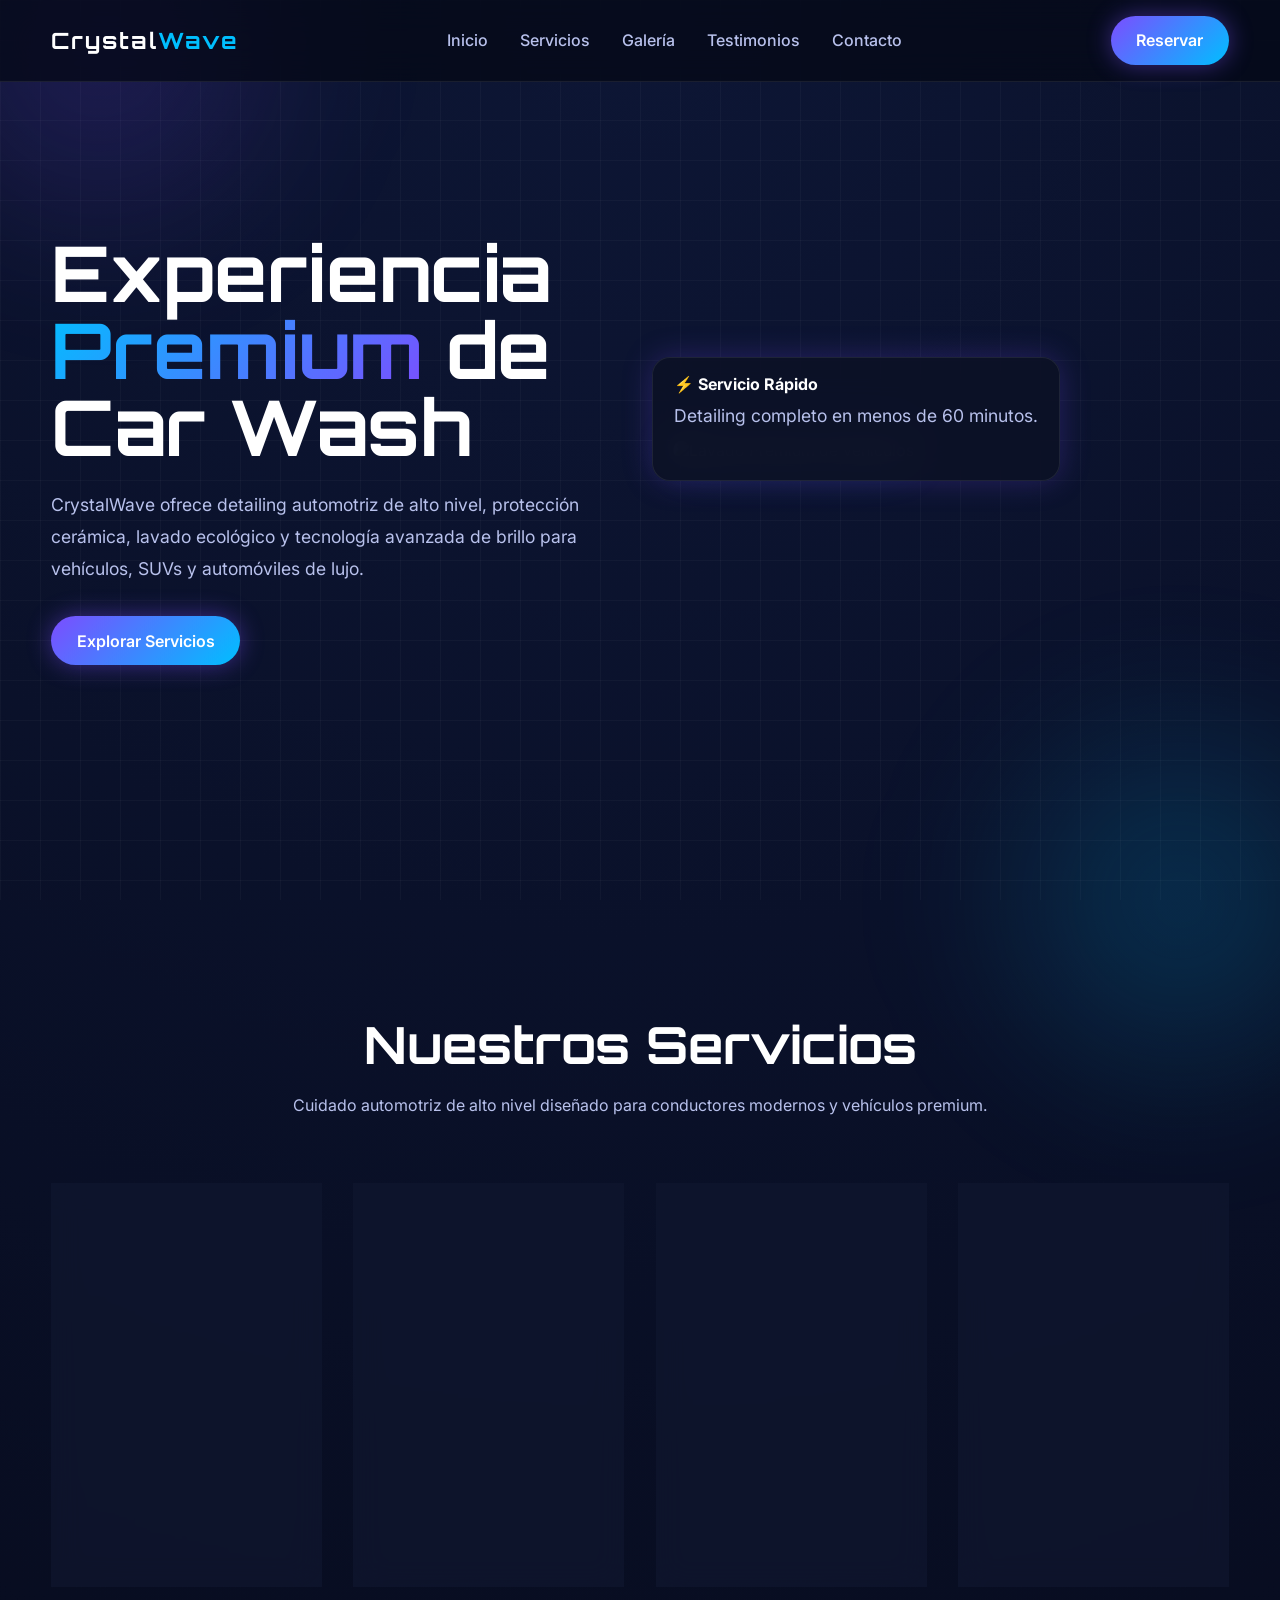
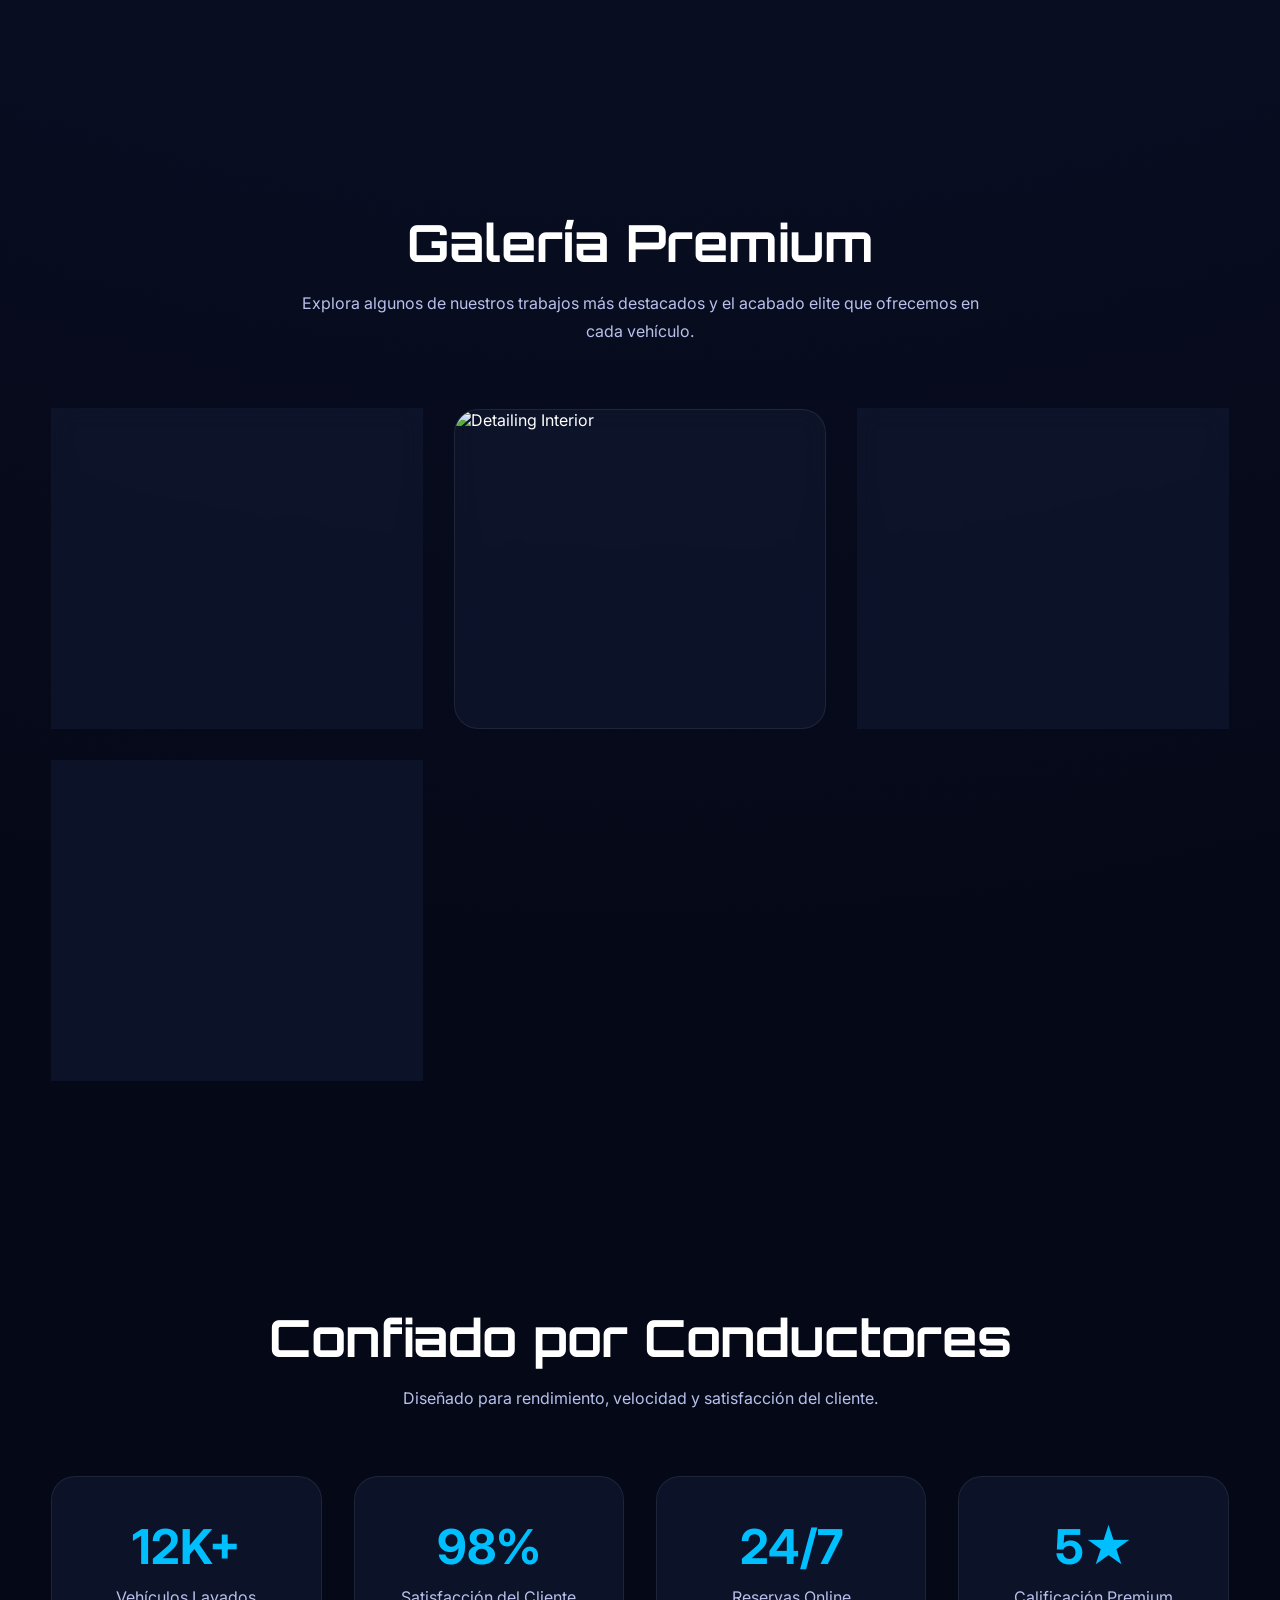
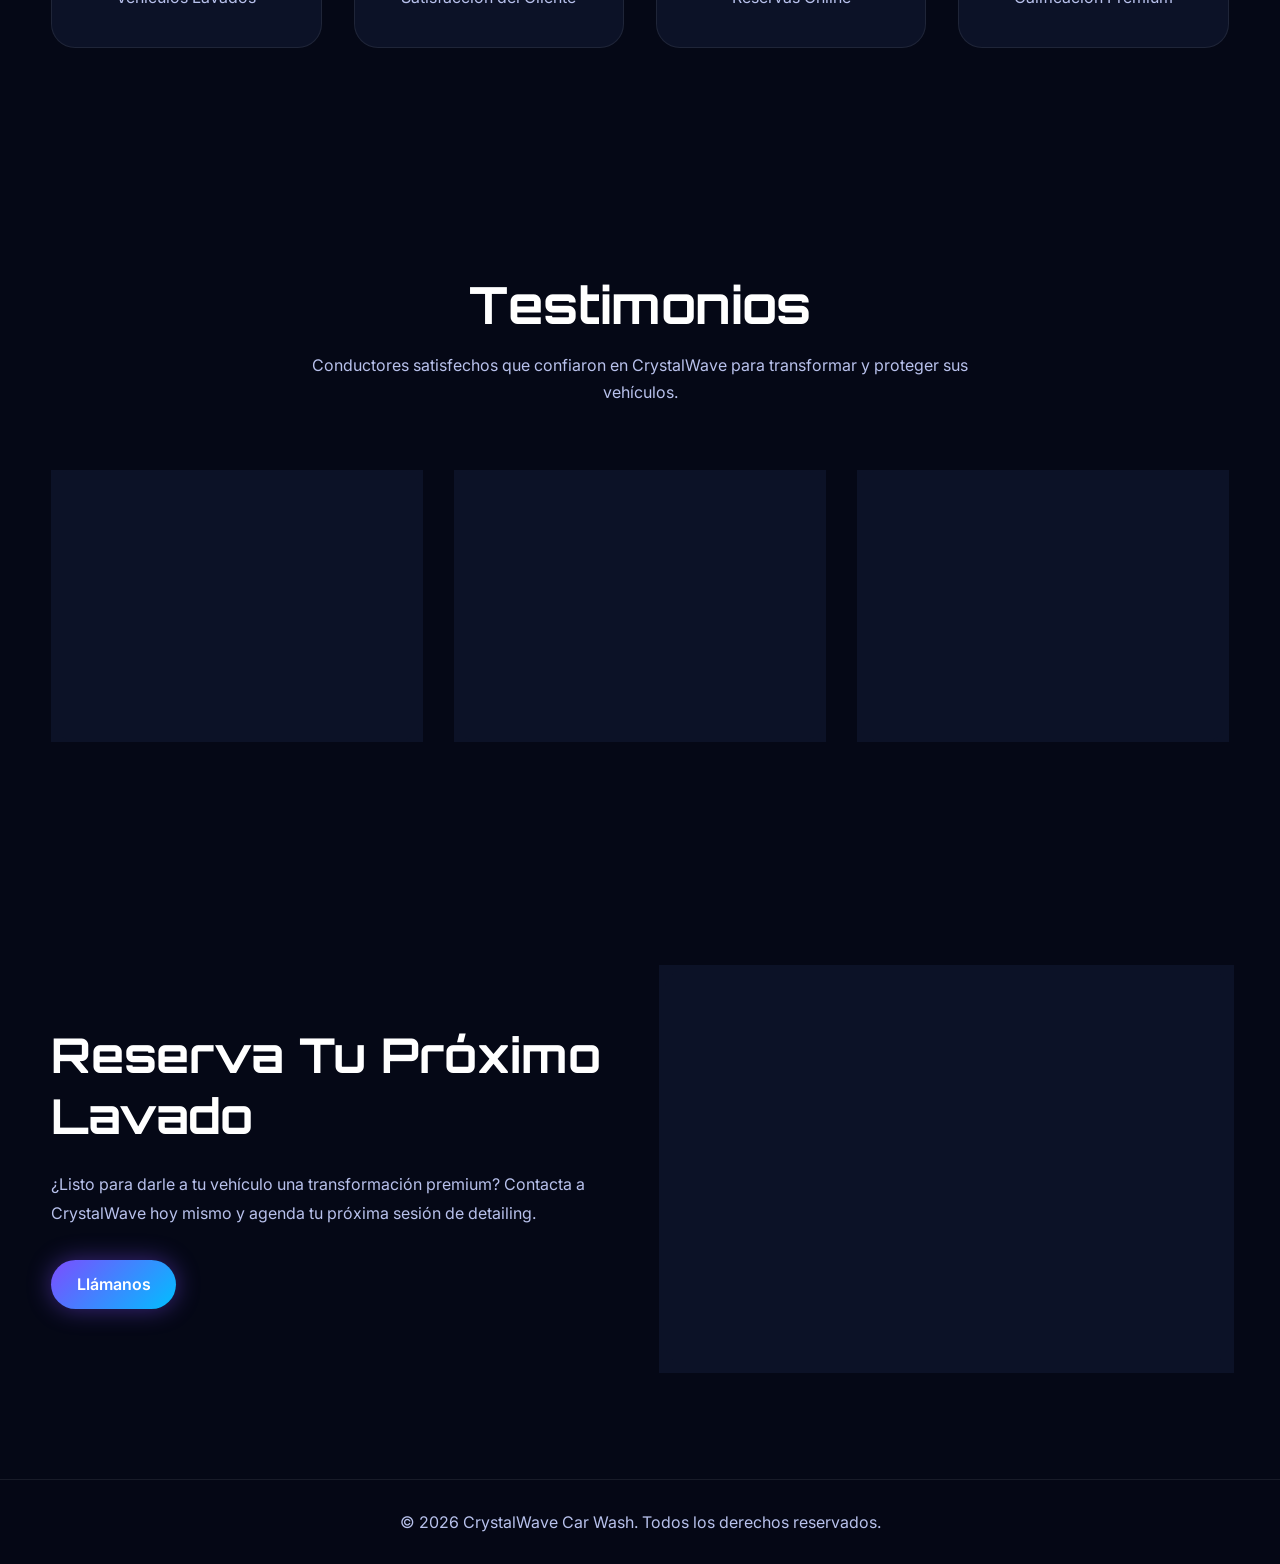
==== index.html @ 30d8bb92 "Inital commit" ====
<!DOCTYPE html>
<html lang="es">
<head>
  <meta charset="UTF-8" />
  <meta name="viewport" content="width=device-width, initial-scale=1.0" />
  <title>CrystalWave Car Wash</title>

  <link rel="preconnect" href="https://fonts.googleapis.com">
  <link rel="preconnect" href="https://fonts.gstatic.com" crossorigin>
  <link href="https://fonts.googleapis.com/css2?family=Orbitron:wght@500;700&family=Inter:wght@300;400;500;600;700&display=swap" rel="stylesheet">
  <link rel="stylesheet" href="style.css" />
 
</head>
<body>

  <div class="glow one"></div>
  <div class="glow two"></div>

  <nav>
    <div class="container nav-content">
      <div class="logo">Crystal<span>Wave</span></div>

      <div class="nav-links">
       <a href="#Inicio">Inicio</a>
       <a href="#servicios">Servicios</a>
       <a href="#galeria">Galería</a>
       <a href="#testimonios">Testimonios</a>
       <a href="#contacto">Contacto</a>
      </div>

      <a href="#contact" class="btn">Reservar</a>
    </div>
  </nav>
  <section class="hero">
    <div class="container hero-grid">
      <div>
        <h1>Experiencia <span>Premium</span> de Car Wash</h1>

        <p>
          CrystalWave ofrece detailing automotriz de alto nivel, protección cerámica, lavado ecológico y tecnología avanzada de brillo para vehículos, SUVs y automóviles de lujo.
        </p>

        <a href="#services" class="btn">Explorar Servicios</a>
      </div>

      <div class="hero-image">
        <img src="https://images.unsplash.com/photo-1503376780353-7e6692767b70?q=80&w=1400&auto=format&fit=crop" alt="Lavado Premium de Vehículos" />

        <div class="floating-card">
          <h4>⚡ Servicio Rápido</h4>
          <p>Detailing completo en menos de 60 minutos.</p>
        </div>
      </div>
    </div>
  </section>

  <section id="services">
    <div class="container">
      <div class="section-title">
        <h2>Nuestros Servicios</h2>
        <p>
          Cuidado automotriz de alto nivel diseñado para conductores modernos y vehículos premium.
        </p>
      </div>

      <div class="services-grid">
        <div class="service-card">
          <div class="service-icon">🚘</div>
          <h3>Lavado Exterior</h3>
          <p>
            Limpieza profunda con espuma activa, tecnología de presión y protección premium con cera.
          </p>
          <div class="price-tag">Q75</div>
        </div>

        <div class="service-card">
          <div class="service-icon">✨</div>
          <h3>Detailing Interior</h3>
          <p>
            Aspirado profesional, tratamiento de cuero, restauración de tablero y eliminación de olores.
          </p>
          <div class="price-tag">Q120</div>
        </div>

        <div class="service-card">
          <div class="service-icon">🛡️</div>
          <h3>Recubrimiento Cerámico</h3>
          <p>
            Protección hidrofóbica de larga duración con nanotecnología de alto brillo.
          </p>
          <div class="price-tag">Q450</div>
        </div>

        <div class="service-card">
          <div class="service-icon">💎</div>
          <h3>Paquete Luxury</h3>
          <p>
            Paquete completo de restauración premium con detailing elite y mejora de pintura.
          </p>
          <div class="price-tag">Q650</div>
        </div>
      </div>
    </div>
  </section>

  <section id="gallery">
    <div class="container">
      <div class="section-title">
        <h2>Galería Premium</h2>
        <p>
          Explora algunos de nuestros trabajos más destacados y el acabado elite que ofrecemos en cada vehículo.
        </p>
      </div>

      <div class="gallery-grid">
        <div class="gallery-card">
          <img src="https://images.unsplash.com/photo-1520340356584-f9917d1eea6f?q=80&w=1200&auto=format&fit=crop" alt="Car Wash Premium">
          <div class="gallery-overlay">
            <h3>Lavado Exterior</h3>
          </div>
        </div>

        <div class="gallery-card">
          <img src="https://images.unsplash.com/photo-1489824904134-891ab64532f1?q=80&w=1200&auto=format&fit=crop" alt="Detailing Interior">
          <div class="gallery-overlay">
            <h3>Interior Detailing</h3>
          </div>
        </div>

        <div class="gallery-card">
          <img src="https://images.unsplash.com/photo-1502877338535-766e1452684a?q=80&w=1200&auto=format&fit=crop" alt="Ceramic Coating">
          <div class="gallery-overlay">
            <h3>Recubrimiento Cerámico</h3>
          </div>
        </div>

        <div class="gallery-card">
          <img src="https://images.unsplash.com/photo-1492144534655-ae79c964c9d7?q=80&w=1200&auto=format&fit=crop" alt="Luxury Detailing">
          <div class="gallery-overlay">
            <h3>Luxury Finish</h3>
          </div>
        </div>
      </div>
    </div>
  </section>

  <section id="stats">
    <div class="container">
      <div class="section-title">
        <h2>Confiado por Conductores</h2>
        <p>
          Diseñado para rendimiento, velocidad y satisfacción del cliente.
        </p>
      </div>

      <div class="stats">
        <div class="stat-card">
          <h3>12K+</h3>
          <p>Vehículos Lavados</p>
        </div>

        <div class="stat-card">
          <h3>98%</h3>
          <p>Satisfacción del Cliente</p>
        </div>

        <div class="stat-card">
          <h3>24/7</h3>
          <p>Reservas Online</p>
        </div>

        <div class="stat-card">
          <h3>5★</h3>
          <p>Calificación Premium</p>
        </div>
      </div>
    </div>
  </section>

    <section id="testimonios">
    <div class="container">
      <div class="section-title">
        <h2>Testimonios</h2>
        <p>
          Conductores satisfechos que confiaron en CrystalWave para transformar y proteger sus vehículos.
        </p>
      </div>

      <div class="testimonials-grid">
        <div class="testimonial-card">
          <div class="testimonial-stars">★★★★★</div>
          <p>
            “El mejor car wash que he probado. Mi vehículo quedó impecable y el acabado fue increíble.”
          </p>
          <div class="testimonial-user">
            <h4>Carlos Méndez</h4>
            <span>Cliente Premium</span>
          </div>
        </div>

        <div class="testimonial-card">
          <div class="testimonial-stars">★★★★★</div>
          <p>
            “La atención y el detailing interior fueron de otro nivel. Definitivamente regresaré.”
          </p>
          <div class="testimonial-user">
            <h4>Andrea López</h4>
            <span>Luxury Package</span>
          </div>
        </div>

        <div class="testimonial-card">
          <div class="testimonial-stars">★★★★★</div>
          <p>
            “El recubrimiento cerámico dejó mi carro con un brillo espectacular. Servicio muy profesional.”
          </p>
          <div class="testimonial-user">
            <h4>José Ramírez</h4>
            <span>Ceramic Client</span>
          </div>
        </div>
      </div>
    </div>
  </section>

  <section id="contact">
    <div class="container contact-wrapper">
      <div class="contact-info">
        <h2>Reserva Tu Próximo Lavado</h2>

        <p>
          ¿Listo para darle a tu vehículo una transformación premium? Contacta a CrystalWave hoy mismo y agenda tu próxima sesión de detailing.
        </p>

        <a href="tel:+50200000000" class="btn">Llámanos</a>
      </div>

      <form class="contact-form">
        <input type="text" placeholder="Tu Nombre" required>
        <input type="email" placeholder="Tu Correo" required>
        <textarea placeholder="Cuéntanos sobre tu vehículo..."></textarea>

        <button type="submit" class="btn" style="border:none; width:100%; cursor:pointer;">
          Enviar Solicitud
        </button>
      </form>
    </div>
  </section>

  <footer>
    <div class="container">
      <p>© 2026 CrystalWave Car Wash. Todos los derechos reservados.</p>
    </div>
  </footer>

<script src="https://cdn.jsdelivr.net/npm/vanilla-tilt@1.7.0/dist/vanilla-tilt.min.js"></script>
<script src="main.js"></script>
</body>
</html>
---- style.css ----
* {
  margin: 0;
  padding: 0;
  box-sizing: border-box;
  scroll-behavior: smooth;
}

:root {
  --bg: #050816;
  --card: rgba(16, 23, 48, 0.7);
  --primary: #7c4dff;
  --secondary: #00bfff;
  --text: #ffffff;
  --muted: #b8c1ec;
  --border: rgba(255,255,255,0.08);
}

body {
  font-family: 'Inter', sans-serif;
  background: radial-gradient(circle at top, #0d1635 0%, #050816 55%);
  color: var(--text);
  overflow-x: hidden;
}

body::before {
  content: "";
  position: fixed;
  inset: 0;
  background-image:
    linear-gradient(rgba(255,255,255,0.03) 1px, transparent 1px),
    linear-gradient(90deg, rgba(255,255,255,0.03) 1px, transparent 1px);
  background-size: 40px 40px;
  pointer-events: none;
  z-index: -1;
}

.container {
  width: min(1200px, 92%);
  margin: auto;
}

nav {
  position: fixed;
  width: 100%;
  top: 0;
  z-index: 1000;
  backdrop-filter: blur(18px);
  background: rgba(5, 8, 22, 0.75);
  border-bottom: 1px solid var(--border);
}

.nav-content {
  display: flex;
  justify-content: space-between;
  align-items: center;
  padding: 1rem 0;
}

.logo {
  font-family: 'Orbitron', sans-serif;
  font-size: 1.4rem;
  font-weight: 700;
  letter-spacing: 2px;
  color: white;
}

.logo span {
  color: var(--secondary);
}

.nav-links {
  display: flex;
  gap: 2rem;
}

.nav-links a {
  color: var(--muted);
  text-decoration: none;
  transition: 0.3s ease;
  font-weight: 500;
  position: relative;
}

.nav-links a::after {
  content: "";
  position: absolute;
  left: 0;
  bottom: -6px;
  width: 0%;
  height: 2px;
  background: var(--secondary);
  transition: 0.3s ease;
}

.nav-links a:hover::after {
  width: 100%;
}

.nav-links a:hover {
  color: white;
}

.btn {
  background: linear-gradient(135deg, var(--primary), var(--secondary));
  color: white;
  padding: 0.9rem 1.6rem;
  border-radius: 999px;
  text-decoration: none;
  display: inline-flex;
  align-items: center;
  justify-content: center;
  font-weight: 600;
  transition: 0.3s ease;
  box-shadow: 0 0 25px rgba(124, 77, 255, 0.45);
}

.btn:hover {
  transform: translateY(-3px);
  box-shadow: 0 0 35px rgba(0,191,255,0.45);
}

.hero {
  min-height: 100vh;
  display: flex;
  align-items: center;
  position: relative;
  overflow: hidden;
}

.hero-grid {
  display: grid;
  grid-template-columns: repeat(2, 1fr);
  gap: 4rem;
  align-items: center;
}

.hero h1 {
  font-size: clamp(3rem, 6vw, 6rem);
  line-height: 1;
  margin-bottom: 1.5rem;
  font-family: 'Orbitron', sans-serif;
}

.hero h1 span {
  background: linear-gradient(135deg, var(--secondary), var(--primary));
  background-clip: text;
  -webkit-background-clip: text;
  -webkit-text-fill-color: transparent;
}

.hero p {
  color: var(--muted);
  font-size: 1.1rem;
  line-height: 1.8;
  margin-bottom: 2rem;
  max-width: 600px;
}

.hero-image {
  position: relative;
}

.hero-image img {
  width: 100%;
  border-radius: 28px;
  border: 1px solid var(--border);
  box-shadow: 0 0 50px rgba(0,191,255,0.15);
}

.floating-card {
  position: absolute;
  bottom: -20px;
  left: -20px;
  background: rgba(12, 18, 38, 0.92);
  border: 1px solid var(--border);
  padding: 1rem 1.3rem;
  border-radius: 18px;
  backdrop-filter: blur(18px);
  box-shadow: 0 0 30px rgba(124,77,255,0.25);
}

.floating-card h4 {
  margin-bottom: 0.4rem;
}

section {
  padding: 7rem 0;
}

.section-title {
  text-align: center;
  margin-bottom: 4rem;
}

.section-title h2 {
  font-size: clamp(2rem, 4vw, 3.5rem);
  margin-bottom: 1rem;
  font-family: 'Orbitron', sans-serif;
}

.section-title p {
  color: var(--muted);
  max-width: 700px;
  margin: auto;
  line-height: 1.7;
}

.services-grid {
  display: grid;
  grid-template-columns: repeat(auto-fit, minmax(260px, 1fr));
  gap: 2rem;
}

.service-card {
  background: var(--card);
  border: 1px solid var(--border);
  border-radius: 24px;
  padding: 2rem;
  transition: 0.35s ease;
  backdrop-filter: blur(14px);
}

.service-card:hover {
  transform: translateY(-10px);
  border-color: rgba(0,191,255,0.4);
  box-shadow: 0 0 35px rgba(0,191,255,0.15);
}

.service-icon {
  width: 70px;
  height: 70px;
  border-radius: 18px;
  display: grid;
  place-items: center;
  margin-bottom: 1.5rem;
  background: linear-gradient(
    135deg,
    rgba(124,77,255,0.25),
    rgba(0,191,255,0.25)
  );
  font-size: 2rem;
}

.service-card h3 {
  margin-bottom: 1rem;
  font-size: 1.3rem;
}

.service-card p {
  color: var(--muted);
  line-height: 1.7;
  margin-bottom: 1.5rem;
}

.price-tag {
  display: inline-block;
  padding: 0.7rem 1.2rem;
  border-radius: 999px;
  background: linear-gradient(
    135deg,
    rgba(124,77,255,0.2),
    rgba(0,191,255,0.2)
  );
  border: 1px solid rgba(255,255,255,0.08);
  font-weight: 700;
  color: white;
  box-shadow: 0 0 20px rgba(0,191,255,0.12);
}

/* GALLERY */

.gallery-grid {
  display: grid;
  grid-template-columns: repeat(auto-fit, minmax(280px, 1fr));
  gap: 2rem;
}

.gallery-card {
  position: relative;
  overflow: hidden;
  border-radius: 24px;
  border: 1px solid rgba(255,255,255,0.08);
  background: rgba(16, 23, 48, 0.7);
  backdrop-filter: blur(12px);
  transition: 0.4s ease;
  cursor: pointer;
  min-height: 320px;
}

.gallery-card:hover {
  transform: translateY(-10px);
  border-color: rgba(0,191,255,0.45);
  box-shadow: 0 0 35px rgba(0,191,255,0.18);
}

.gallery-card img {
  width: 100%;
  height: 100%;
  object-fit: cover;
  display: block;
  transition: transform 0.6s ease;
}

.gallery-card:hover img {
  transform: scale(1.08);
}

.gallery-overlay {
  position: absolute;
  inset: 0;
  background: linear-gradient(
    to top,
    rgba(5, 8, 22, 0.95),
    rgba(5, 8, 22, 0.15)
  );
  display: flex;
  align-items: flex-end;
  padding: 2rem;
  opacity: 0;
  transition: 0.4s ease;
}

.gallery-card:hover .gallery-overlay {
  opacity: 1;
}

.gallery-overlay h3 {
  font-size: 1.4rem;
  font-family: 'Orbitron', sans-serif;
  color: white;
  transform: translateY(20px);
  transition: 0.4s ease;
}

.gallery-card:hover .gallery-overlay h3 {
  transform: translateY(0);
}

/* STATS */

.stats {
  display: grid;
  grid-template-columns: repeat(auto-fit, minmax(220px, 1fr));
  gap: 2rem;
}

.stat-card {
  text-align: center;
  padding: 2.5rem 2rem;
  background: var(--card);
  border-radius: 24px;
  border: 1px solid var(--border);
}

.stat-card h3 {
  font-size: 3rem;
  margin-bottom: 0.7rem;
  color: var(--secondary);
}

.stat-card p {
  color: var(--muted);
}

/* TESTIMONIOS */

.testimonials-grid {
  display: grid;
  grid-template-columns: repeat(auto-fit, minmax(280px, 1fr));
  gap: 2rem;
}

.testimonial-card {
  background: var(--card);
  border: 1px solid var(--border);
  border-radius: 24px;
  padding: 2rem;
  backdrop-filter: blur(14px);
  transition: 0.35s ease;
  position: relative;
  overflow: hidden;
}

.testimonial-card:hover {
  transform: translateY(-10px);
  border-color: rgba(0,191,255,0.4);
  box-shadow: 0 0 35px rgba(0,191,255,0.15);
}

.testimonial-stars {
  font-size: 1.2rem;
  margin-bottom: 1rem;
  color: #ffd166;
  letter-spacing: 3px;
}

.testimonial-card p {
  color: var(--muted);
  line-height: 1.8;
  margin-bottom: 2rem;
  font-size: 1rem;
}

.testimonial-user h4 {
  font-size: 1.1rem;
  margin-bottom: 0.3rem;
  font-family: 'Orbitron', sans-serif;
}

.testimonial-user span {
  color: var(--secondary);
  font-size: 0.9rem;
}

/* CONTACT */

.contact-wrapper {
  display: grid;
  grid-template-columns: repeat(2, 1fr);
  gap: 3rem;
  align-items: center;
}

.contact-info h2 {
  font-size: 3rem;
  margin-bottom: 1.5rem;
  font-family: 'Orbitron', sans-serif;
}

.contact-info p {
  color: var(--muted);
  line-height: 1.8;
  margin-bottom: 2rem;
}

.contact-form {
  background: var(--card);
  border: 1px solid var(--border);
  border-radius: 28px;
  padding: 2rem;
  backdrop-filter: blur(18px);
}

.contact-form input,
.contact-form textarea {
  width: 100%;
  margin-bottom: 1rem;
  padding: 1rem;
  background: rgba(255,255,255,0.03);
  border: 1px solid rgba(255,255,255,0.08);
  border-radius: 14px;
  color: white;
  font-family: inherit;
}

.contact-form textarea {
  resize: none;
  min-height: 140px;
}

/* FOOTER */
footer {
  padding: 2rem 0;
  border-top: 1px solid var(--border);
  text-align: center;
  color: var(--muted);
  background: rgba(5, 8, 22, 0.8);
}

.glow {
  position: absolute;
  width: 500px;
  height: 500px;
  background: radial-gradient(
    circle,
    rgba(124,77,255,0.2),
    transparent 70%
  );
  filter: blur(60px);
  z-index: -1;
}

.glow.one {
  top: -200px;
  left: -150px;
}

.glow.two {
  bottom: -250px;
  right: -150px;
  background: radial-gradient(
    circle,
    rgba(0,191,255,0.2),
    transparent 70%
  );
}

/* RESPONSIVE */
@media (max-width: 900px) {

  .hero-grid,
  .contact-wrapper {
    grid-template-columns: 1fr;
  }

  .hero {
    padding-top: 8rem;
  }

  .nav-links {
    display: none;
  }

  .hero h1 {
    font-size: 3.2rem;
  }

  .contact-info h2 {
    font-size: 2.4rem;
  }
}
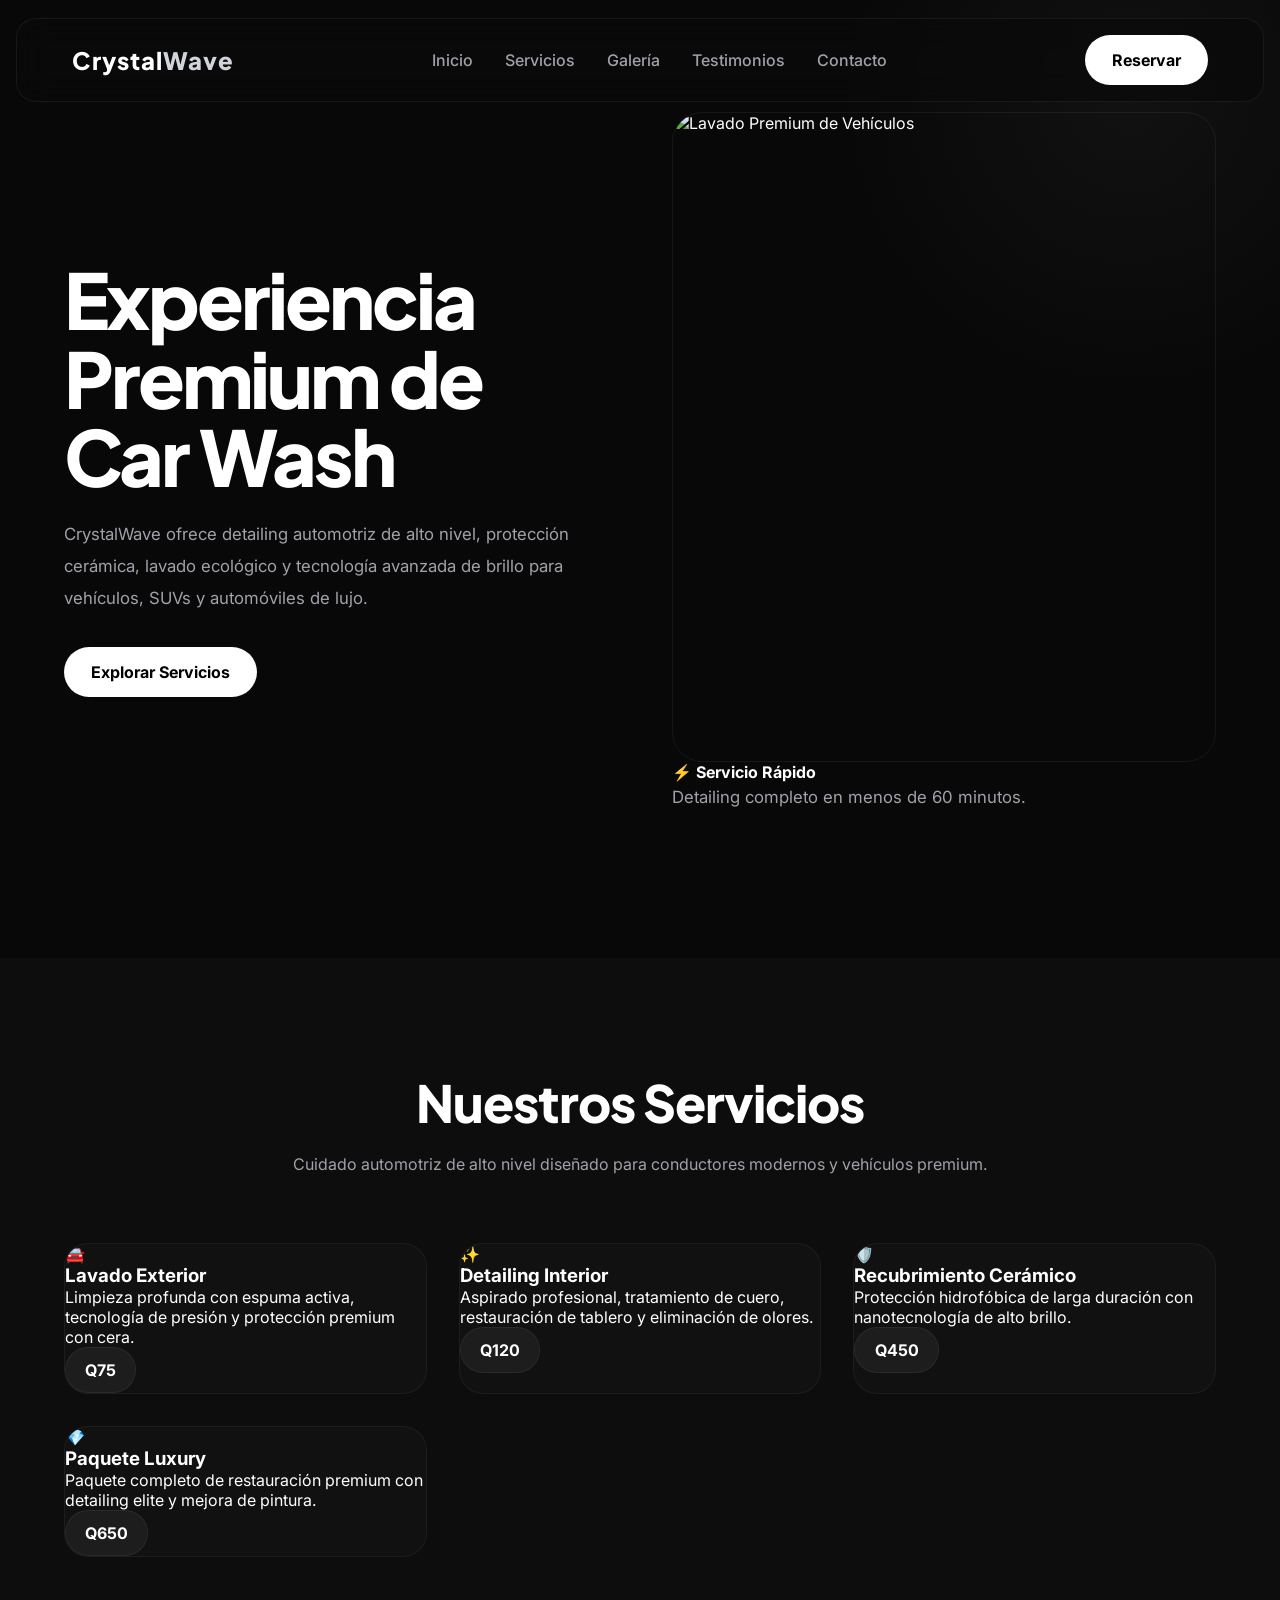
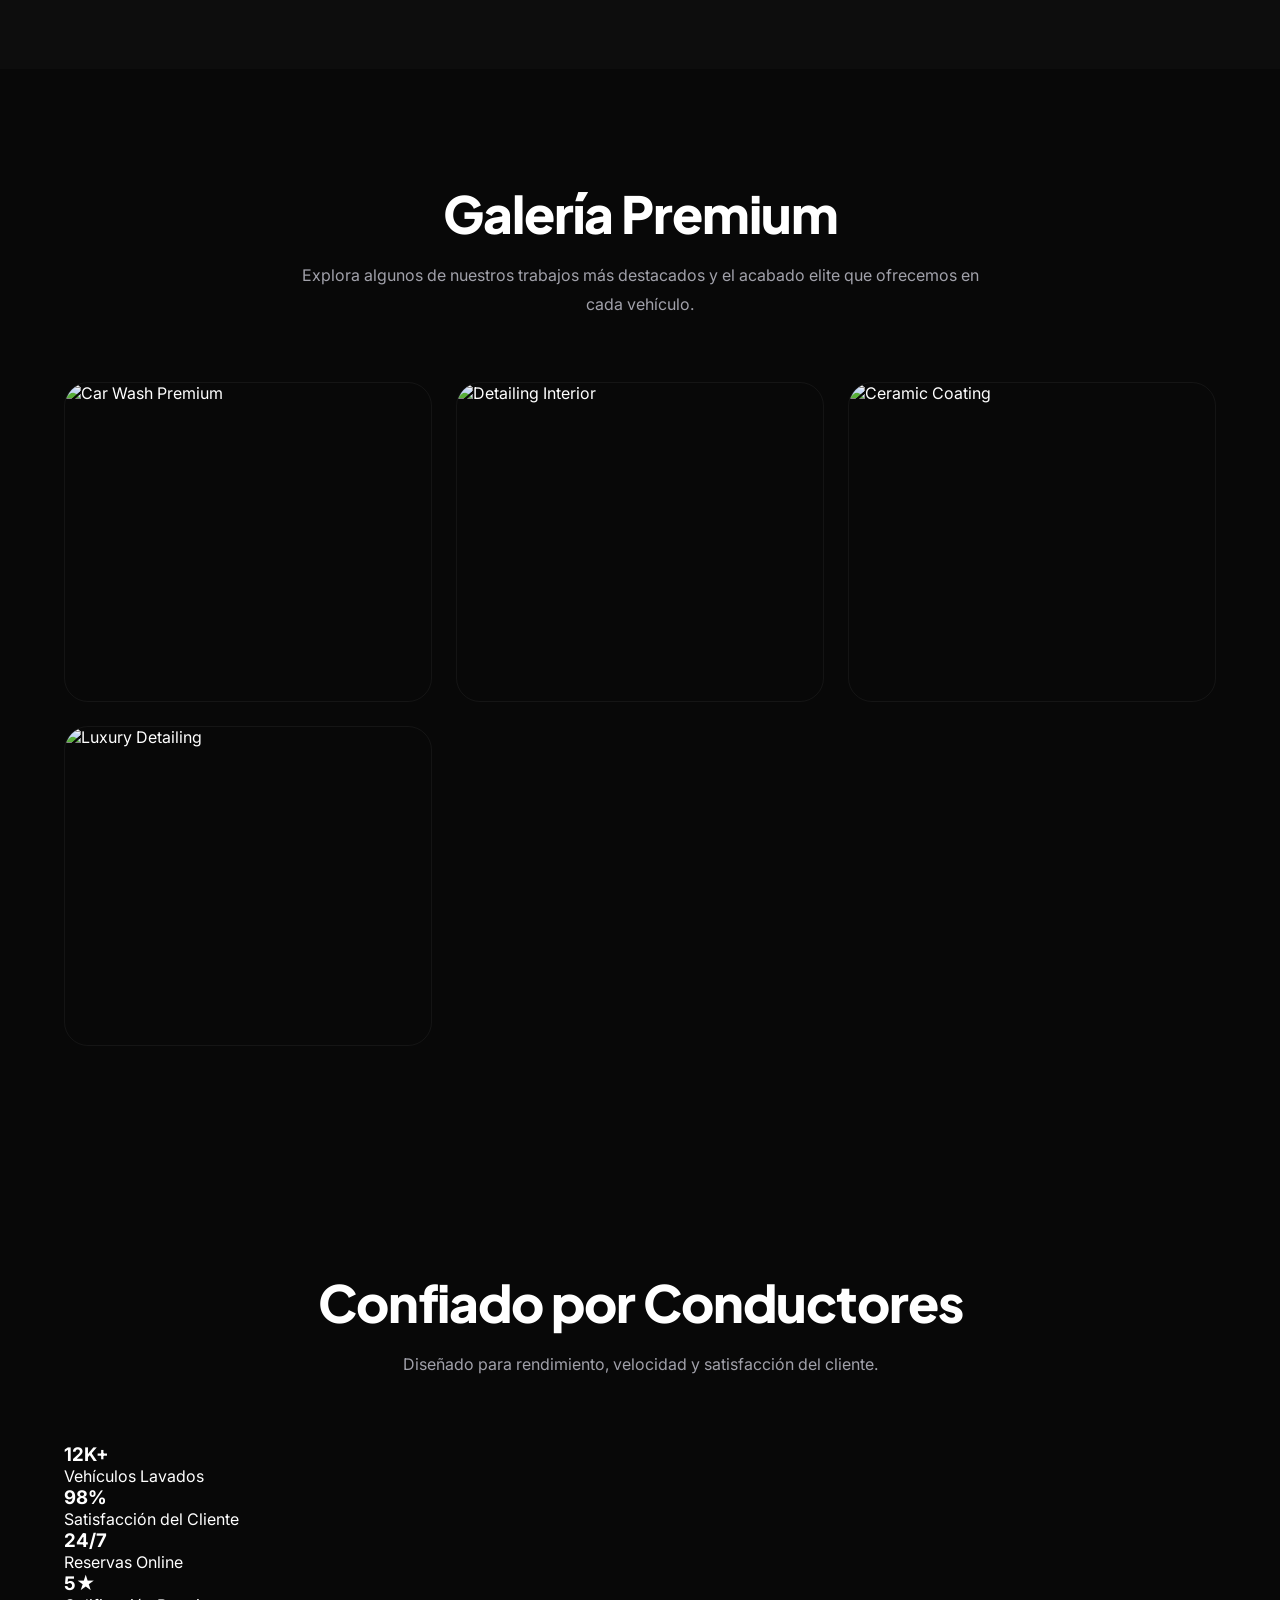
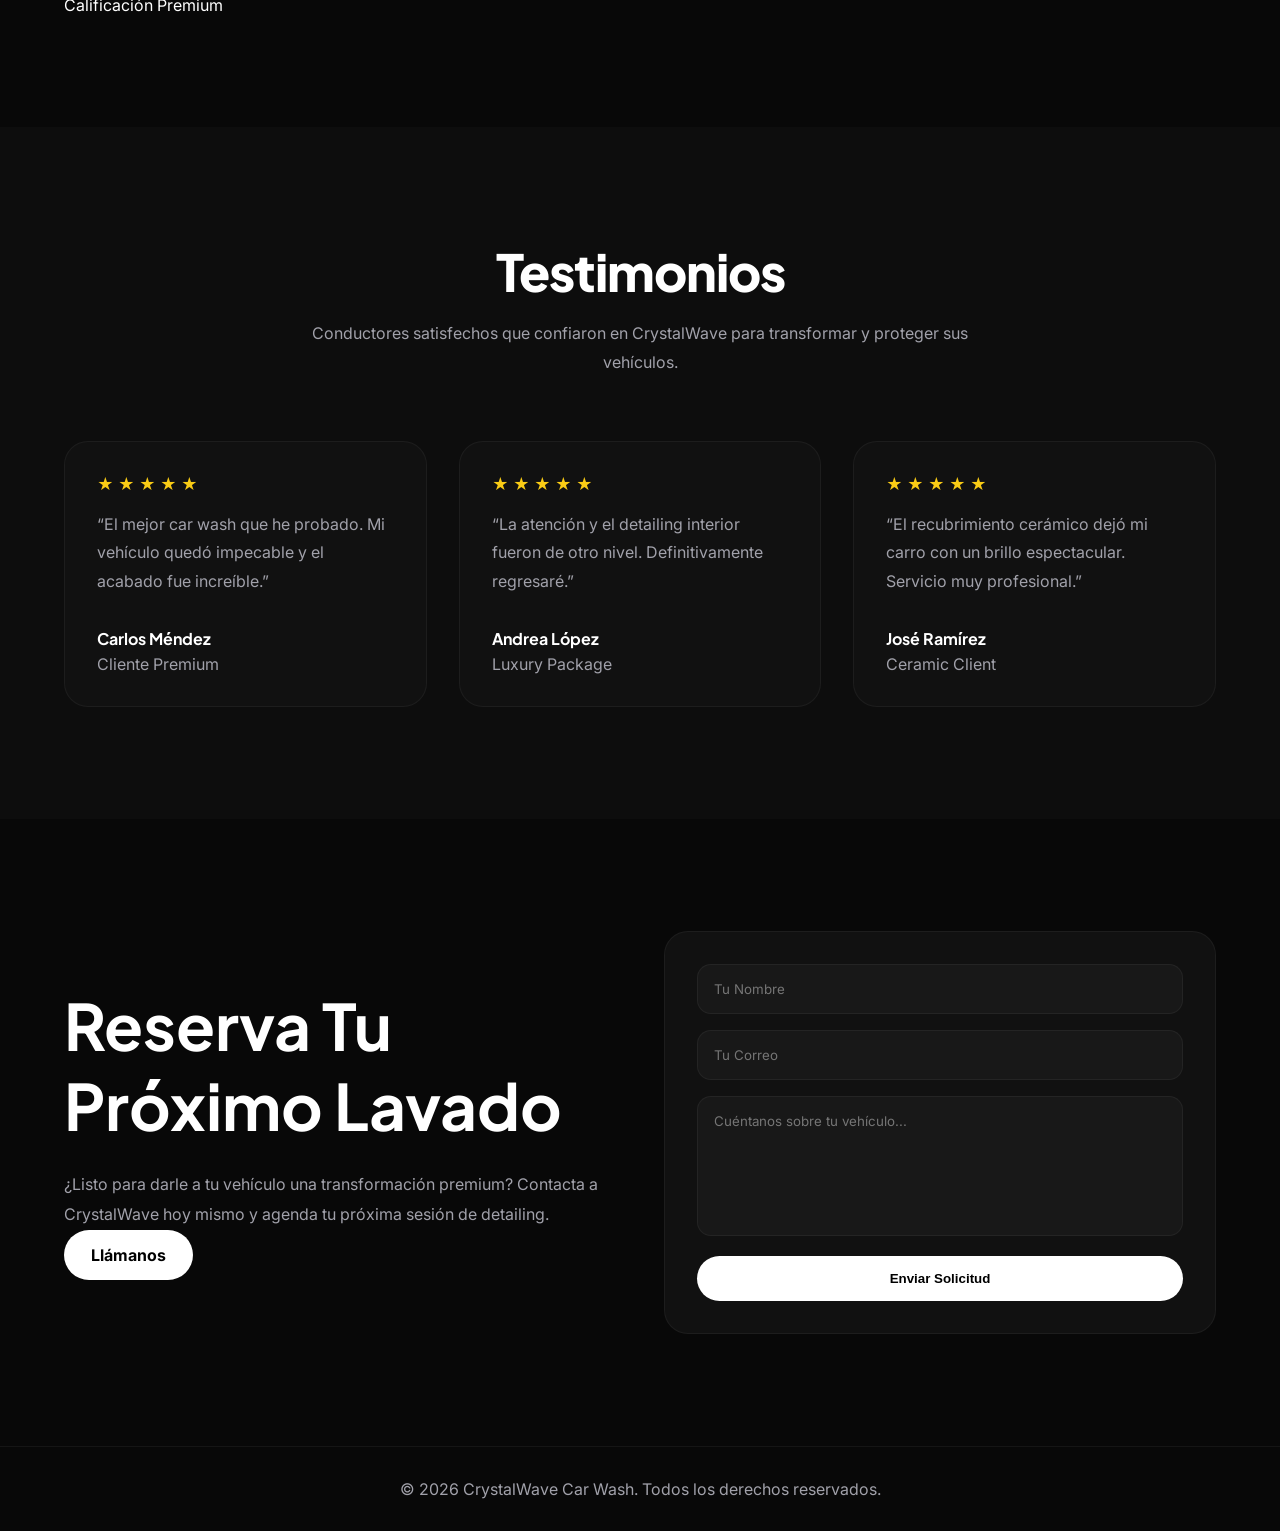
==== commit 22b80b76: "fondo cambio" ====
--- a/index.html
+++ b/index.html
@@ -7,12 +7,11 @@
 
   <link rel="preconnect" href="https://fonts.googleapis.com">
   <link rel="preconnect" href="https://fonts.gstatic.com" crossorigin>
-  <link href="https://fonts.googleapis.com/css2?family=Orbitron:wght@500;700&family=Inter:wght@300;400;500;600;700&display=swap" rel="stylesheet">
+  <link href="https://fonts.googleapis.com/css2?family=Plus+Jakarta+Sans:wght@400;500;600;700;800&family=Inter:wght@400;500;600&display=swap" rel="stylesheet">
   <link rel="stylesheet" href="style.css" />
- 
+  <link rel="icon" type="image/png" href="favicon.svg" />
 </head>
 <body>
-
   <div class="glow one"></div>
   <div class="glow two"></div>
 
--- a/style.css
+++ b/style.css
@@ -1,3 +1,7 @@
+/* =========================
+   PREMIUM AUTOMOTIVE STYLE
+========================= */
+
 * {
   margin: 0;
   padding: 0;
@@ -6,66 +10,118 @@
 }
 
 :root {
-  --bg: #050816;
-  --card: rgba(16, 23, 48, 0.7);
-  --primary: #7c4dff;
-  --secondary: #00bfff;
+  --bg: #080808;
+  --card: #111111;
+  --card-2: #161616;
+  --primary: #d9d9d9;
+  --secondary: #6b7280;
   --text: #ffffff;
-  --muted: #b8c1ec;
-  --border: rgba(255,255,255,0.08);
+  --muted: #a1a1aa;
+  --border: rgba(255,255,255,0.06);
+}
+
+html,
+body {
+  width: 100%;
+  overflow-x: hidden;
 }
 
 body {
   font-family: 'Inter', sans-serif;
-  background: radial-gradient(circle at top, #0d1635 0%, #050816 55%);
+  background: var(--bg);
   color: var(--text);
   overflow-x: hidden;
 }
 
-body::before {
-  content: "";
-  position: fixed;
-  inset: 0;
-  background-image:
-    linear-gradient(rgba(255,255,255,0.03) 1px, transparent 1px),
-    linear-gradient(90deg, rgba(255,255,255,0.03) 1px, transparent 1px);
-  background-size: 40px 40px;
-  pointer-events: none;
-  z-index: -1;
+/* =========================
+   GLOBAL
+========================= */
+.hero-grid,
+.services-grid,
+.gallery-grid,
+.testimonials-grid,
+.contact-wrapper {
+  width: 100%;
+}
+
+section {
+  overflow: hidden;
+}
+
+img {
+  max-width: 100%;
+  display: block;
 }
 
 .container {
-  width: min(1200px, 92%);
+  width: 100%;
+  max-width: 1200px;
+  margin-inline: auto;
+  padding-inline: 1.5rem;
+}
+
+section {
+  padding: 7rem 0;
+}
+
+.section-title {
+  text-align: center;
+  margin-bottom: 4rem;
+}
+
+.section-title h2 {
+  font-size: clamp(2.3rem, 4vw, 4rem);
+  font-family: 'Plus Jakarta Sans', sans-serif;
+  font-weight: 800;
+  letter-spacing: -1px;
+  margin-bottom: 1rem;
+}
+
+.section-title p {
+  max-width: 700px;
   margin: auto;
-}
+  color: var(--muted);
+  line-height: 1.8;
+}
+
+/* =========================
+   NAVBAR
+========================= */
 
 nav {
   position: fixed;
-  width: 100%;
-  top: 0;
+  top: 18px;
+  left: 50%;
+  transform: translateX(-50%);
+
+  width: calc(100% - 32px);
+  max-width: 1250px;
+
   z-index: 1000;
-  backdrop-filter: blur(18px);
-  background: rgba(5, 8, 22, 0.75);
-  border-bottom: 1px solid var(--border);
+
+  background: rgba(10,10,10,0.72);
+  backdrop-filter: blur(16px);
+
+  border: 1px solid var(--border);
+  border-radius: 20px;
 }
 
 .nav-content {
   display: flex;
+  align-items: center;
   justify-content: space-between;
-  align-items: center;
-  padding: 1rem 0;
+  padding: 1rem 2rem;
 }
 
 .logo {
-  font-family: 'Orbitron', sans-serif;
-  font-size: 1.4rem;
-  font-weight: 700;
-  letter-spacing: 2px;
-  color: white;
+  font-family: 'Plus Jakarta Sans', sans-serif;
+  font-size: 1.5rem;
+  font-weight: 800;
+  letter-spacing: 1px;
 }
 
 .logo span {
-  color: var(--secondary);
+  color: #d1d5db;
 }
 
 .nav-links {
@@ -74,21 +130,25 @@
 }
 
 .nav-links a {
+  position: relative;
   color: var(--muted);
   text-decoration: none;
+  font-weight: 500;
   transition: 0.3s ease;
-  font-weight: 500;
-  position: relative;
+}
+
+.nav-links a:hover {
+  color: white;
 }
 
 .nav-links a::after {
   content: "";
   position: absolute;
   left: 0;
-  bottom: -6px;
+  bottom: -7px;
   width: 0%;
   height: 2px;
-  background: var(--secondary);
+  background: white;
   transition: 0.3s ease;
 }
 
@@ -96,35 +156,43 @@
   width: 100%;
 }
 
-.nav-links a:hover {
-  color: white;
-}
+/* =========================
+   BUTTONS
+========================= */
 
 .btn {
-  background: linear-gradient(135deg, var(--primary), var(--secondary));
-  color: white;
-  padding: 0.9rem 1.6rem;
-  border-radius: 999px;
-  text-decoration: none;
   display: inline-flex;
   align-items: center;
   justify-content: center;
-  font-weight: 600;
-  transition: 0.3s ease;
-  box-shadow: 0 0 25px rgba(124, 77, 255, 0.45);
+
+  padding: 0.95rem 1.7rem;
+
+  border-radius: 999px;
+  text-decoration: none;
+
+  background: white;
+  color: black;
+
+  font-weight: 700;
+
+  transition: 0.35s ease;
 }
 
 .btn:hover {
-  transform: translateY(-3px);
-  box-shadow: 0 0 35px rgba(0,191,255,0.45);
-}
+  transform: translateY(-4px);
+  background: #d4d4d4;
+}
+
+/* =========================
+   HERO
+========================= */
 
 .hero {
   min-height: 100vh;
   display: flex;
   align-items: center;
+  padding-top: 7rem;
   position: relative;
-  overflow: hidden;
 }
 
 .hero-grid {
@@ -135,25 +203,21 @@
 }
 
 .hero h1 {
-  font-size: clamp(3rem, 6vw, 6rem);
-  line-height: 1;
+  font-family: 'Plus Jakarta Sans', sans-serif;
+  font-size: clamp(3rem, 6vw, 5.8rem);
+  font-weight: 800;
+  line-height: 1.02;
+  letter-spacing: -3px;
+
   margin-bottom: 1.5rem;
-  font-family: 'Orbitron', sans-serif;
-}
-
-.hero h1 span {
-  background: linear-gradient(135deg, var(--secondary), var(--primary));
-  background-clip: text;
-  -webkit-background-clip: text;
-  -webkit-text-fill-color: transparent;
 }
 
 .hero p {
   color: var(--muted);
-  font-size: 1.1rem;
-  line-height: 1.8;
+  line-height: 1.9;
+  font-size: 1.05rem;
+  max-width: 560px;
   margin-bottom: 2rem;
-  max-width: 600px;
 }
 
 .hero-image {
@@ -162,162 +226,190 @@
 
 .hero-image img {
   width: 100%;
-  border-radius: 28px;
+  max-width: 100%;
+
+  height: 650px;
+
+  object-fit: cover;
+
+  border-radius: 30px;
   border: 1px solid var(--border);
-  box-shadow: 0 0 50px rgba(0,191,255,0.15);
-}
-
-.floating-card {
+}
+
+.hero::before {
+  content: "";
   position: absolute;
-  bottom: -20px;
-  left: -20px;
-  background: rgba(12, 18, 38, 0.92);
-  border: 1px solid var(--border);
-  padding: 1rem 1.3rem;
-  border-radius: 18px;
-  backdrop-filter: blur(18px);
-  box-shadow: 0 0 30px rgba(124,77,255,0.25);
-}
-
-.floating-card h4 {
-  margin-bottom: 0.4rem;
-}
-
-section {
-  padding: 7rem 0;
-}
-
-.section-title {
-  text-align: center;
-  margin-bottom: 4rem;
-}
-
-.section-title h2 {
-  font-size: clamp(2rem, 4vw, 3.5rem);
-  margin-bottom: 1rem;
-  font-family: 'Orbitron', sans-serif;
-}
-
-.section-title p {
-  color: var(--muted);
-  max-width: 700px;
-  margin: auto;
-  line-height: 1.7;
+  width: 600px;
+  height: 600px;
+
+  background: radial-gradient(
+    circle,
+    rgba(255,255,255,0.04),
+    transparent 70%
+  );
+
+  top: -200px;
+  right: -150px;
+
+  pointer-events: none;
+}
+
+/* =========================
+   SERVICES
+========================= */
+
+#services {
+  background: #0d0d0d;
 }
 
 .services-grid {
   display: grid;
-  grid-template-columns: repeat(auto-fit, minmax(260px, 1fr));
+  grid-template-columns: repeat(auto-fit, minmax(270px, 1fr));
   gap: 2rem;
 }
 
 .service-card {
   background: var(--card);
-  border: 1px solid var(--border);
+
   border-radius: 24px;
-  padding: 2rem;
-  transition: 0.35s ease;
-  backdrop-filter: blur(14px);
+  overflow: hidden;
+
+  border: 1px solid rgba(255,255,255,0.05);
+
+  transition: 0.45s ease;
+
+  opacity: 0;
+  transform: translateY(40px);
+
+  animation: revealUp 1s forwards;
+}
+
+.service-card:nth-child(2) {
+  animation-delay: 0.15s;
+}
+
+.service-card:nth-child(3) {
+  animation-delay: 0.3s;
+}
+
+.service-card:nth-child(4) {
+  animation-delay: 0.45s;
+}
+
+@keyframes revealUp {
+  to {
+    opacity: 1;
+    transform: translateY(0);
+  }
 }
 
 .service-card:hover {
   transform: translateY(-10px);
-  border-color: rgba(0,191,255,0.4);
-  box-shadow: 0 0 35px rgba(0,191,255,0.15);
-}
-
-.service-icon {
-  width: 70px;
-  height: 70px;
-  border-radius: 18px;
-  display: grid;
-  place-items: center;
+  border-color: rgba(255,255,255,0.12);
+
+  box-shadow:
+    0 15px 40px rgba(0,0,0,0.35);
+}
+
+.service-card img {
+  width: 100%;
+  height: 230px;
+  object-fit: cover;
+  display: block;
+
+  transition: 0.5s ease;
+}
+
+.service-card:hover img {
+  transform: scale(1.05);
+}
+
+.service-content {
+  padding: 2rem;
+}
+
+.service-content h3 {
+  font-family: 'Plus Jakarta Sans', sans-serif;
+  font-size: 1.4rem;
+  margin-bottom: 1rem;
+}
+
+.service-content p {
+  color: var(--muted);
+  line-height: 1.8;
   margin-bottom: 1.5rem;
-  background: linear-gradient(
-    135deg,
-    rgba(124,77,255,0.25),
-    rgba(0,191,255,0.25)
-  );
-  font-size: 2rem;
-}
-
-.service-card h3 {
-  margin-bottom: 1rem;
-  font-size: 1.3rem;
-}
-
-.service-card p {
-  color: var(--muted);
-  line-height: 1.7;
-  margin-bottom: 1.5rem;
 }
 
 .price-tag {
-  display: inline-block;
-  padding: 0.7rem 1.2rem;
+  display: inline-flex;
+  align-items: center;
+  justify-content: center;
+
+  padding: 0.75rem 1.2rem;
+
   border-radius: 999px;
-  background: linear-gradient(
-    135deg,
-    rgba(124,77,255,0.2),
-    rgba(0,191,255,0.2)
-  );
-  border: 1px solid rgba(255,255,255,0.08);
+
+  background: rgba(255,255,255,0.05);
+
+  border: 1px solid rgba(255,255,255,0.06);
+
   font-weight: 700;
-  color: white;
-  box-shadow: 0 0 20px rgba(0,191,255,0.12);
-}
-
-/* GALLERY */
+}
+
+/* =========================
+   GALLERY
+========================= */
+
+#gallery {
+  background: #080808;
+}
 
 .gallery-grid {
   display: grid;
-  grid-template-columns: repeat(auto-fit, minmax(280px, 1fr));
-  gap: 2rem;
+  grid-template-columns: repeat(auto-fit, minmax(300px, 1fr));
+  gap: 1.5rem;
 }
 
 .gallery-card {
   position: relative;
   overflow: hidden;
   border-radius: 24px;
-  border: 1px solid rgba(255,255,255,0.08);
-  background: rgba(16, 23, 48, 0.7);
-  backdrop-filter: blur(12px);
-  transition: 0.4s ease;
-  cursor: pointer;
-  min-height: 320px;
-}
-
-.gallery-card:hover {
-  transform: translateY(-10px);
-  border-color: rgba(0,191,255,0.45);
-  box-shadow: 0 0 35px rgba(0,191,255,0.18);
+
+  height: 320px;
+
+  border: 1px solid rgba(255,255,255,0.05);
 }
 
 .gallery-card img {
   width: 100%;
   height: 100%;
   object-fit: cover;
-  display: block;
-  transition: transform 0.6s ease;
+
+  transition: 0.5s ease;
 }
 
 .gallery-card:hover img {
-  transform: scale(1.08);
+  transform: scale(1.05);
 }
 
 .gallery-overlay {
   position: absolute;
   inset: 0;
+
   background: linear-gradient(
     to top,
-    rgba(5, 8, 22, 0.95),
-    rgba(5, 8, 22, 0.15)
+    rgba(0,0,0,0.85),
+    rgba(0,0,0,0.15)
   );
+
   display: flex;
   align-items: flex-end;
+
   padding: 2rem;
+
   opacity: 0;
-  transition: 0.4s ease;
+
+  transition: 0.35s ease;
 }
 
 .gallery-card:hover .gallery-overlay {
@@ -325,44 +417,17 @@
 }
 
 .gallery-overlay h3 {
+  font-family: 'Plus Jakarta Sans', sans-serif;
   font-size: 1.4rem;
-  font-family: 'Orbitron', sans-serif;
-  color: white;
-  transform: translateY(20px);
-  transition: 0.4s ease;
-}
-
-.gallery-card:hover .gallery-overlay h3 {
-  transform: translateY(0);
-}
-
-/* STATS */
-
-.stats {
-  display: grid;
-  grid-template-columns: repeat(auto-fit, minmax(220px, 1fr));
-  gap: 2rem;
-}
-
-.stat-card {
-  text-align: center;
-  padding: 2.5rem 2rem;
-  background: var(--card);
-  border-radius: 24px;
-  border: 1px solid var(--border);
-}
-
-.stat-card h3 {
-  font-size: 3rem;
-  margin-bottom: 0.7rem;
-  color: var(--secondary);
-}
-
-.stat-card p {
-  color: var(--muted);
-}
-
-/* TESTIMONIOS */
+}
+
+/* =========================
+   TESTIMONIALS
+========================= */
+
+#testimonios {
+  background: #0d0d0d;
+}
 
 .testimonials-grid {
   display: grid;
@@ -372,47 +437,47 @@
 
 .testimonial-card {
   background: var(--card);
-  border: 1px solid var(--border);
+
   border-radius: 24px;
   padding: 2rem;
-  backdrop-filter: blur(14px);
+
+  border: 1px solid rgba(255,255,255,0.05);
+
   transition: 0.35s ease;
-  position: relative;
-  overflow: hidden;
+
+  height: 100%;
 }
 
 .testimonial-card:hover {
-  transform: translateY(-10px);
-  border-color: rgba(0,191,255,0.4);
-  box-shadow: 0 0 35px rgba(0,191,255,0.15);
+  transform: translateY(-8px);
+
+  border-color: rgba(255,255,255,0.1);
 }
 
 .testimonial-stars {
-  font-size: 1.2rem;
+  color: #facc15;
   margin-bottom: 1rem;
-  color: #ffd166;
-  letter-spacing: 3px;
+  letter-spacing: 4px;
 }
 
 .testimonial-card p {
   color: var(--muted);
   line-height: 1.8;
   margin-bottom: 2rem;
-  font-size: 1rem;
 }
 
 .testimonial-user h4 {
-  font-size: 1.1rem;
+  font-family: 'Plus Jakarta Sans', sans-serif;
   margin-bottom: 0.3rem;
-  font-family: 'Orbitron', sans-serif;
 }
 
 .testimonial-user span {
-  color: var(--secondary);
-  font-size: 0.9rem;
-}
-
-/* CONTACT */
+  color: var(--muted);
+}
+
+/* =========================
+   CONTACT
+========================= */
 
 .contact-wrapper {
   display: grid;
@@ -422,34 +487,42 @@
 }
 
 .contact-info h2 {
-  font-size: 3rem;
+  font-family: 'Plus Jakarta Sans', sans-serif;
+  font-size: clamp(2.5rem, 5vw, 4rem);
+
   margin-bottom: 1.5rem;
-  font-family: 'Orbitron', sans-serif;
 }
 
 .contact-info p {
   color: var(--muted);
-  line-height: 1.8;
-  margin-bottom: 2rem;
+  line-height: 1.9;
 }
 
 .contact-form {
   background: var(--card);
-  border: 1px solid var(--border);
-  border-radius: 28px;
+
   padding: 2rem;
-  backdrop-filter: blur(18px);
+
+  border-radius: 24px;
+
+  border: 1px solid rgba(255,255,255,0.05);
 }
 
 .contact-form input,
 .contact-form textarea {
   width: 100%;
+
+  padding: 1rem;
   margin-bottom: 1rem;
-  padding: 1rem;
-  background: rgba(255,255,255,0.03);
-  border: 1px solid rgba(255,255,255,0.08);
+
+  background: #181818;
+
+  border: 1px solid rgba(255,255,255,0.05);
+
   border-radius: 14px;
+
   color: white;
+
   font-family: inherit;
 }
 
@@ -458,44 +531,30 @@
   min-height: 140px;
 }
 
-/* FOOTER */
+.contact-form input:focus,
+.contact-form textarea:focus {
+  outline: none;
+  border-color: rgba(255,255,255,0.15);
+}
+
+/* =========================
+   FOOTER
+========================= */
+
 footer {
   padding: 2rem 0;
-  border-top: 1px solid var(--border);
+
   text-align: center;
-  color: var(--muted);
-  background: rgba(5, 8, 22, 0.8);
-}
-
-.glow {
-  position: absolute;
-  width: 500px;
-  height: 500px;
-  background: radial-gradient(
-    circle,
-    rgba(124,77,255,0.2),
-    transparent 70%
-  );
-  filter: blur(60px);
-  z-index: -1;
-}
-
-.glow.one {
-  top: -200px;
-  left: -150px;
-}
-
-.glow.two {
-  bottom: -250px;
-  right: -150px;
-  background: radial-gradient(
-    circle,
-    rgba(0,191,255,0.2),
-    transparent 70%
-  );
-}
-
-/* RESPONSIVE */
+
+  color: var(--muted);
+
+  border-top: 1px solid rgba(255,255,255,0.05);
+}
+
+/* =========================
+   MOBILE
+========================= */
+
 @media (max-width: 900px) {
 
   .hero-grid,
@@ -504,18 +563,22 @@
   }
 
   .hero {
-    padding-top: 8rem;
+    padding-top: 9rem;
+  }
+
+  .hero h1 {
+    font-size: 3.8rem;
+  }
+
+  .hero-image img {
+    height: 500px;
   }
 
   .nav-links {
     display: none;
   }
 
-  .hero h1 {
-    font-size: 3.2rem;
-  }
-
-  .contact-info h2 {
-    font-size: 2.4rem;
+  section {
+    padding: 5rem 0;
   }
 }
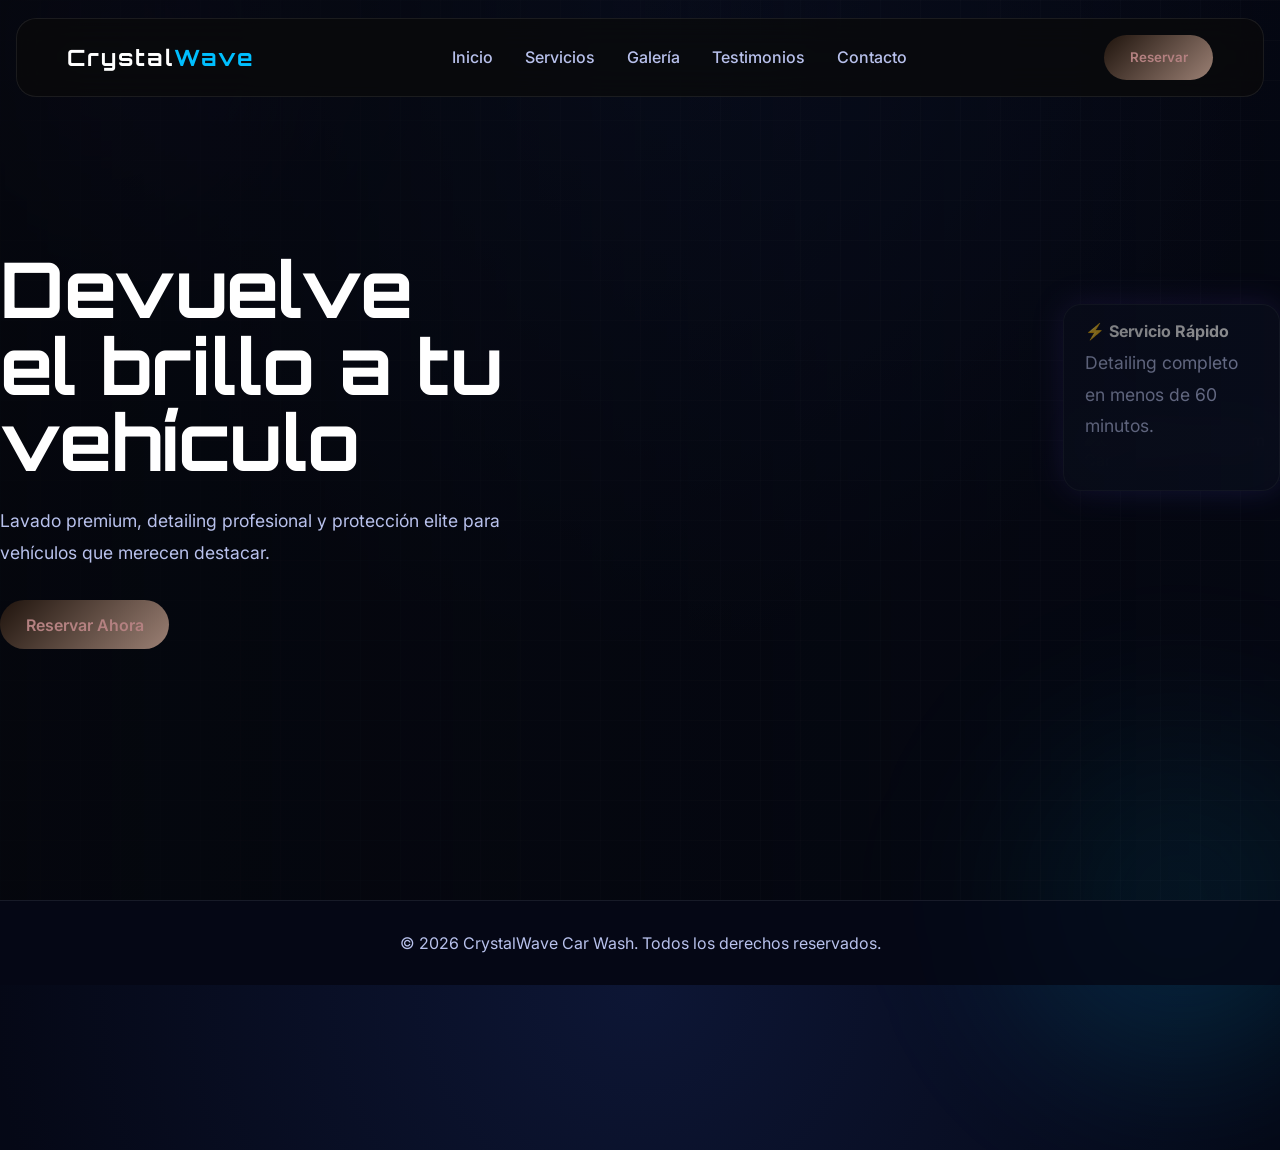
==== commit ad4da7ec: "Add files via upload" ====
--- a/index.html
+++ b/index.html
@@ -3,256 +3,146 @@
 <head>
   <meta charset="UTF-8" />
   <meta name="viewport" content="width=device-width, initial-scale=1.0" />
+
   <title>CrystalWave Car Wash</title>
 
   <link rel="preconnect" href="https://fonts.googleapis.com">
   <link rel="preconnect" href="https://fonts.gstatic.com" crossorigin>
-  <link href="https://fonts.googleapis.com/css2?family=Plus+Jakarta+Sans:wght@400;500;600;700;800&family=Inter:wght@400;500;600&display=swap" rel="stylesheet">
+
+  <link href="https://fonts.googleapis.com/css2?family=Orbitron:wght@500;700&family=Inter:wght@300;400;500;600;700&display=swap" rel="stylesheet">
+
   <link rel="stylesheet" href="style.css" />
-  <link rel="icon" type="image/png" href="favicon.svg" />
+
+  <!-- CALENDARIO -->
+  <link rel="stylesheet" href="https://cdn.jsdelivr.net/npm/flatpickr/dist/flatpickr.min.css">
+
 </head>
+
 <body>
+
   <div class="glow one"></div>
   <div class="glow two"></div>
 
   <nav>
     <div class="container nav-content">
-      <div class="logo">Crystal<span>Wave</span></div>
+
+      <div class="logo">
+        Crystal<span>Wave</span>
+      </div>
 
       <div class="nav-links">
-       <a href="#Inicio">Inicio</a>
-       <a href="#servicios">Servicios</a>
-       <a href="#galeria">Galería</a>
-       <a href="#testimonios">Testimonios</a>
-       <a href="#contacto">Contacto</a>
+        <a href="index.html">Inicio</a>
+        <a href="servicios.html">Servicios</a>
+        <a href="galeria.html">Galería</a>
+        <a href="testimonios.html">Testimonios</a>
+        <a href="contacto.html">Contacto</a>
       </div>
 
-      <a href="#contact" class="btn">Reservar</a>
+      <!-- BOTÓN NUEVO -->
+      <button class="btn reserve-btn">
+        Reservar
+      </button>
+
     </div>
   </nav>
-  <section class="hero">
-    <div class="container hero-grid">
-      <div>
-        <h1>Experiencia <span>Premium</span> de Car Wash</h1>
+
+  <!-- HERO -->
+ <section class="hero">
+  <div class="hero-video">
+    <video autoplay muted loop playsinline>
+      <source src="hero-video.mp4" type="video/mp4">
+    </video>
+  </div>
+
+  <div class="container">
+    <div class="hero-grid">
+
+      <div class="hero-content">
+        <h1>Devuelve el brillo a tu vehículo</h1>
 
         <p>
-          CrystalWave ofrece detailing automotriz de alto nivel, protección cerámica, lavado ecológico y tecnología avanzada de brillo para vehículos, SUVs y automóviles de lujo.
+          Lavado premium, detailing profesional y protección elite
+          para vehículos que merecen destacar.
         </p>
 
-        <a href="#services" class="btn">Explorar Servicios</a>
-      </div>
-
-      <div class="hero-image">
-        <img src="https://images.unsplash.com/photo-1503376780353-7e6692767b70?q=80&w=1400&auto=format&fit=crop" alt="Lavado Premium de Vehículos" />
-
-        <div class="floating-card">
-          <h4>⚡ Servicio Rápido</h4>
-          <p>Detailing completo en menos de 60 minutos.</p>
-        </div>
+        <a href="contacto.html" class="btn">
+          Reservar Ahora
+        </a>
       </div>
     </div>
-  </section>
-
-  <section id="services">
-    <div class="container">
-      <div class="section-title">
-        <h2>Nuestros Servicios</h2>
-        <p>
-          Cuidado automotriz de alto nivel diseñado para conductores modernos y vehículos premium.
-        </p>
-      </div>
-
-      <div class="services-grid">
-        <div class="service-card">
-          <div class="service-icon">🚘</div>
-          <h3>Lavado Exterior</h3>
-          <p>
-            Limpieza profunda con espuma activa, tecnología de presión y protección premium con cera.
-          </p>
-          <div class="price-tag">Q75</div>
-        </div>
-
-        <div class="service-card">
-          <div class="service-icon">✨</div>
-          <h3>Detailing Interior</h3>
-          <p>
-            Aspirado profesional, tratamiento de cuero, restauración de tablero y eliminación de olores.
-          </p>
-          <div class="price-tag">Q120</div>
-        </div>
-
-        <div class="service-card">
-          <div class="service-icon">🛡️</div>
-          <h3>Recubrimiento Cerámico</h3>
-          <p>
-            Protección hidrofóbica de larga duración con nanotecnología de alto brillo.
-          </p>
-          <div class="price-tag">Q450</div>
-        </div>
-
-        <div class="service-card">
-          <div class="service-icon">💎</div>
-          <h3>Paquete Luxury</h3>
-          <p>
-            Paquete completo de restauración premium con detailing elite y mejora de pintura.
-          </p>
-          <div class="price-tag">Q650</div>
-        </div>
+  </div>
+    <div class="hero-image">
+      <img 
+        src="https://drive.google.com/thumbnail?id=1tqVDtmopQlJlZVmlfWr1mXDx9twKu5i9&sz=w2000" 
+        alt="CrystalWave Premium Car"/>
+      <div class="floating-card">
+        <h4>⚡ Servicio Rápido</h4>
+        <p>Detailing completo en menos de 60 minutos.</p>
       </div>
     </div>
-  </section>
+</section>
+ 
+  <!-- MODAL -->
+  <div class="booking-modal" id="bookingModal">
 
-  <section id="gallery">
-    <div class="container">
-      <div class="section-title">
-        <h2>Galería Premium</h2>
-        <p>
-          Explora algunos de nuestros trabajos más destacados y el acabado elite que ofrecemos en cada vehículo.
-        </p>
-      </div>
+    <div class="booking-box">
 
-      <div class="gallery-grid">
-        <div class="gallery-card">
-          <img src="https://images.unsplash.com/photo-1520340356584-f9917d1eea6f?q=80&w=1200&auto=format&fit=crop" alt="Car Wash Premium">
-          <div class="gallery-overlay">
-            <h3>Lavado Exterior</h3>
-          </div>
-        </div>
+      <span class="close-modal" id="closeModal">
+        &times;
+      </span>
 
-        <div class="gallery-card">
-          <img src="https://images.unsplash.com/photo-1489824904134-891ab64532f1?q=80&w=1200&auto=format&fit=crop" alt="Detailing Interior">
-          <div class="gallery-overlay">
-            <h3>Interior Detailing</h3>
-          </div>
-        </div>
+      <h2>Reserva Tu Cita</h2>
 
-        <div class="gallery-card">
-          <img src="https://images.unsplash.com/photo-1502877338535-766e1452684a?q=80&w=1200&auto=format&fit=crop" alt="Ceramic Coating">
-          <div class="gallery-overlay">
-            <h3>Recubrimiento Cerámico</h3>
-          </div>
-        </div>
+      <form class="booking-form">
 
-        <div class="gallery-card">
-          <img src="https://images.unsplash.com/photo-1492144534655-ae79c964c9d7?q=80&w=1200&auto=format&fit=crop" alt="Luxury Detailing">
-          <div class="gallery-overlay">
-            <h3>Luxury Finish</h3>
-          </div>
-        </div>
-      </div>
-    </div>
-  </section>
+        <input type="text" placeholder="Tu Nombre" required>
 
-  <section id="stats">
-    <div class="container">
-      <div class="section-title">
-        <h2>Confiado por Conductores</h2>
-        <p>
-          Diseñado para rendimiento, velocidad y satisfacción del cliente.
-        </p>
-      </div>
+        <input type="tel" placeholder="Tu Teléfono" required>
 
-      <div class="stats">
-        <div class="stat-card">
-          <h3>12K+</h3>
-          <p>Vehículos Lavados</p>
-        </div>
+        <select required>
+          <option value="">Selecciona un servicio</option>
+          <option>Lavado Exterior</option>
+          <option>Detailing Interior</option>
+          <option>Recubrimiento Cerámico</option>
+          <option>Paquete Luxury</option>
+        </select>
 
-        <div class="stat-card">
-          <h3>98%</h3>
-          <p>Satisfacción del Cliente</p>
-        </div>
+        <!-- CALENDARIO -->
+        <input type="text" id="calendar" placeholder="Selecciona fecha">
 
-        <div class="stat-card">
-          <h3>24/7</h3>
-          <p>Reservas Online</p>
-        </div>
+        <select required>
+          <option value="">Selecciona una hora</option>
+          <option>08:00 AM</option>
+          <option>09:00 AM</option>
+          <option>10:00 AM</option>
+          <option>11:00 AM</option>
+          <option>12:00 PM</option>
+          <option>01:00 PM</option>
+          <option>02:00 PM</option>
+          <option>03:00 PM</option>
+          <option>04:00 PM</option>
+        </select>
 
-        <div class="stat-card">
-          <h3>5★</h3>
-          <p>Calificación Premium</p>
-        </div>
-      </div>
-    </div>
-  </section>
-
-    <section id="testimonios">
-    <div class="container">
-      <div class="section-title">
-        <h2>Testimonios</h2>
-        <p>
-          Conductores satisfechos que confiaron en CrystalWave para transformar y proteger sus vehículos.
-        </p>
-      </div>
-
-      <div class="testimonials-grid">
-        <div class="testimonial-card">
-          <div class="testimonial-stars">★★★★★</div>
-          <p>
-            “El mejor car wash que he probado. Mi vehículo quedó impecable y el acabado fue increíble.”
-          </p>
-          <div class="testimonial-user">
-            <h4>Carlos Méndez</h4>
-            <span>Cliente Premium</span>
-          </div>
-        </div>
-
-        <div class="testimonial-card">
-          <div class="testimonial-stars">★★★★★</div>
-          <p>
-            “La atención y el detailing interior fueron de otro nivel. Definitivamente regresaré.”
-          </p>
-          <div class="testimonial-user">
-            <h4>Andrea López</h4>
-            <span>Luxury Package</span>
-          </div>
-        </div>
-
-        <div class="testimonial-card">
-          <div class="testimonial-stars">★★★★★</div>
-          <p>
-            “El recubrimiento cerámico dejó mi carro con un brillo espectacular. Servicio muy profesional.”
-          </p>
-          <div class="testimonial-user">
-            <h4>José Ramírez</h4>
-            <span>Ceramic Client</span>
-          </div>
-        </div>
-      </div>
-    </div>
-  </section>
-
-  <section id="contact">
-    <div class="container contact-wrapper">
-      <div class="contact-info">
-        <h2>Reserva Tu Próximo Lavado</h2>
-
-        <p>
-          ¿Listo para darle a tu vehículo una transformación premium? Contacta a CrystalWave hoy mismo y agenda tu próxima sesión de detailing.
-        </p>
-
-        <a href="tel:+50200000000" class="btn">Llámanos</a>
-      </div>
-
-      <form class="contact-form">
-        <input type="text" placeholder="Tu Nombre" required>
-        <input type="email" placeholder="Tu Correo" required>
-        <textarea placeholder="Cuéntanos sobre tu vehículo..."></textarea>
-
-        <button type="submit" class="btn" style="border:none; width:100%; cursor:pointer;">
-          Enviar Solicitud
+        <button type="submit" class="btn submit-btn">
+          Confirmar Reserva
         </button>
       </form>
     </div>
-  </section>
+  </div>
 
+  <!-- FOOTER -->
   <footer>
     <div class="container">
-      <p>© 2026 CrystalWave Car Wash. Todos los derechos reservados.</p>
+      <p>
+        © 2026 CrystalWave Car Wash. Todos los derechos reservados.
+      </p>
     </div>
   </footer>
 
-<script src="https://cdn.jsdelivr.net/npm/vanilla-tilt@1.7.0/dist/vanilla-tilt.min.js"></script>
-<script src="main.js"></script>
+  <!-- SCRIPTS -->
+  <script src="https://cdn.jsdelivr.net/npm/flatpickr"></script>
+  <!-- MAIN JS -->
+  <script src="main.js"></script>
+
 </body>
-</html>
+</html>
--- a/style.css
+++ b/style.css
@@ -1,92 +1,72 @@
-/* =========================
-   PREMIUM AUTOMOTIVE STYLE
-========================= */
-
-* {
-  margin: 0;
-  padding: 0;
-  box-sizing: border-box;
-  scroll-behavior: smooth;
-}
-
-:root {
-  --bg: #080808;
-  --card: #111111;
-  --card-2: #161616;
-  --primary: #d9d9d9;
-  --secondary: #6b7280;
-  --text: #ffffff;
-  --muted: #a1a1aa;
-  --border: rgba(255,255,255,0.06);
-}
-
-html,
-body {
-  width: 100%;
-  overflow-x: hidden;
-}
-
-body {
-  font-family: 'Inter', sans-serif;
-  background: var(--bg);
-  color: var(--text);
-  overflow-x: hidden;
-}
-
-/* =========================
-   GLOBAL
-========================= */
-.hero-grid,
-.services-grid,
-.gallery-grid,
-.testimonials-grid,
-.contact-wrapper {
-  width: 100%;
-}
-
-section {
-  overflow: hidden;
-}
-
-img {
-  max-width: 100%;
-  display: block;
-}
-
-.container {
-  width: 100%;
-  max-width: 1200px;
-  margin-inline: auto;
-  padding-inline: 1.5rem;
-}
-
-section {
-  padding: 7rem 0;
-}
-
-.section-title {
-  text-align: center;
-  margin-bottom: 4rem;
-}
-
-.section-title h2 {
-  font-size: clamp(2.3rem, 4vw, 4rem);
-  font-family: 'Plus Jakarta Sans', sans-serif;
-  font-weight: 800;
-  letter-spacing: -1px;
-  margin-bottom: 1rem;
-}
-
-.section-title p {
-  max-width: 700px;
-  margin: auto;
-  color: var(--muted);
-  line-height: 1.8;
-}
-
-/* =========================
+/* =========================================
+   RESET
+========================================= */
+
+*{
+  margin:0;
+  padding:0;
+  box-sizing:border-box;
+  scroll-behavior:smooth;
+}
+
+/* =========================================
+   VARIABLES
+========================================= */
+
+:root{
+  --bg:#050816;
+  --card:rgba(16,23,48,.7);
+  --primary:#7c4dff;
+  --secondary:#00bfff;
+  --text:#ffffff;
+  --muted:#b8c1ec;
+  --border:rgba(255,255,255,.08);
+}
+
+/* =========================================
+   BODY
+========================================= */
+
+body{
+  font-family:'Inter', sans-serif;
+
+  background:
+  radial-gradient(circle at top,#0d1635 0%,#050816 55%);
+
+  color:var(--text);
+
+  overflow-x:hidden;
+}
+
+body::before{
+  content:"";
+
+  position:fixed;
+  inset:0;
+
+  background-image:
+    linear-gradient(rgba(255,255,255,.03) 1px, transparent 1px),
+    linear-gradient(90deg, rgba(255,255,255,.03) 1px, transparent 1px);
+
+  background-size:40px 40px;
+
+  pointer-events:none;
+
+  z-index:-1;
+}
+
+/* =========================================
+   CONTAINER
+========================================= */
+
+.container{
+  width:min(1200px,92%);
+  margin:auto;
+}
+
+/* =========================================
    NAVBAR
-========================= */
+========================================= */
 
 nav {
   position: fixed;
@@ -106,479 +86,1394 @@
   border-radius: 20px;
 }
 
-.nav-content {
+.nav-content{
+  display:flex;
+  justify-content:space-between;
+  align-items:center;
+
+  padding:1rem 0;
+}
+
+.logo{
+  font-family:'Orbitron', sans-serif;
+
+  font-size:1.4rem;
+
+  font-weight:700;
+
+  letter-spacing:2px;
+
+  color:white;
+}
+
+.logo span{
+  color:var(--secondary);
+}
+
+.nav-links{
+  display:flex;
+  gap:2rem;
+}
+
+.nav-links a{
+  color:var(--muted);
+
+  text-decoration:none;
+
+  transition:.3s ease;
+
+  font-weight:500;
+
+  position:relative;
+}
+
+.nav-links a::after{
+  content:"";
+
+  position:absolute;
+
+  left:0;
+  bottom:-6px;
+
+  width:0%;
+  height:2px;
+
+  background:var(--secondary);
+
+  transition:.3s ease;
+}
+
+.nav-links a:hover::after{
+  width:100%;
+}
+
+.nav-links a:hover{
+  color:white;
+}
+
+/* =========================================
+   BOTONES
+========================================= */
+
+.btn{
+  background:
+  linear-gradient(
+    135deg,
+    #1f140d,
+    #9b8074
+  );
+
+  color:rgb(180, 129, 129);
+
+  padding:.9rem 1.6rem;
+
+  border-radius:999px;
+
+  text-decoration:none;
+
+  display:inline-flex;
+  align-items:center;
+  justify-content:center;
+
+  font-weight:600;
+
+  transition:.3s ease;
+
+  box-shadow:
+  0 0 25px rgba(104, 78, 31, 0.45 45 45 45 45 45);
+}
+
+.btn:hover{
+  transform:translateY(-3px);
+
+  box-shadow:
+  0 0 35px rgba(0,191,255,.45);
+}
+
+.reserve-btn{
+  border:none;
+  cursor:pointer;
+  font-family:inherit;
+}
+
+/* =========================
+   HERO VIDEO
+========================= */
+
+.hero {
+  position: relative;
+  min-height: 100vh;
+  overflow: hidden;
+
   display: flex;
   align-items: center;
-  justify-content: space-between;
-  padding: 1rem 2rem;
-}
-
-.logo {
-  font-family: 'Plus Jakarta Sans', sans-serif;
-  font-size: 1.5rem;
-  font-weight: 800;
-  letter-spacing: 1px;
-}
-
-.logo span {
-  color: #d1d5db;
-}
-
-.nav-links {
-  display: flex;
-  gap: 2rem;
-}
-
-.nav-links a {
-  position: relative;
-  color: var(--muted);
-  text-decoration: none;
-  font-weight: 500;
-  transition: 0.3s ease;
-}
-
-.nav-links a:hover {
-  color: white;
-}
-
-.nav-links a::after {
-  content: "";
+}
+
+/* VIDEO */
+
+.hero-video {
   position: absolute;
-  left: 0;
-  bottom: -7px;
-  width: 0%;
-  height: 2px;
-  background: white;
-  transition: 0.3s ease;
-}
-
-.nav-links a:hover::after {
+  inset: 0;
+
   width: 100%;
-}
-
-/* =========================
-   BUTTONS
-========================= */
-
-.btn {
-  display: inline-flex;
-  align-items: center;
-  justify-content: center;
-
-  padding: 0.95rem 1.7rem;
-
-  border-radius: 999px;
-  text-decoration: none;
-
-  background: white;
-  color: black;
-
-  font-weight: 700;
-
-  transition: 0.35s ease;
-}
-
-.btn:hover {
-  transform: translateY(-4px);
-  background: #d4d4d4;
-}
-
-/* =========================
-   HERO
-========================= */
-
-.hero {
-  min-height: 100vh;
-  display: flex;
-  align-items: center;
-  padding-top: 7rem;
-  position: relative;
-}
-
-.hero-grid {
-  display: grid;
-  grid-template-columns: repeat(2, 1fr);
-  gap: 4rem;
-  align-items: center;
-}
-
-.hero h1 {
-  font-family: 'Plus Jakarta Sans', sans-serif;
-  font-size: clamp(3rem, 6vw, 5.8rem);
-  font-weight: 800;
-  line-height: 1.02;
-  letter-spacing: -3px;
-
-  margin-bottom: 1.5rem;
-}
-
-.hero p {
-  color: var(--muted);
-  line-height: 1.9;
-  font-size: 1.05rem;
-  max-width: 560px;
-  margin-bottom: 2rem;
-}
-
-.hero-image {
-  position: relative;
-}
-
-.hero-image img {
+  height: 100%;
+
+  z-index: 0;
+}
+
+.hero-video video {
   width: 100%;
-  max-width: 100%;
-
-  height: 650px;
+  height: 100%;
 
   object-fit: cover;
 
-  border-radius: 30px;
-  border: 1px solid var(--border);
-}
+  transform: scale(1.05);
+
+  opacity: 0.5;
+}
+
+/* OVERLAY */
 
 .hero::before {
   content: "";
-  position: absolute;
-  width: 600px;
-  height: 600px;
-
-  background: radial-gradient(
-    circle,
-    rgba(255,255,255,0.04),
-    transparent 70%
-  );
-
-  top: -200px;
-  right: -150px;
-
-  pointer-events: none;
-}
-
-/* =========================
-   SERVICES
-========================= */
-
-#services {
-  background: #0d0d0d;
-}
-
-.services-grid {
-  display: grid;
-  grid-template-columns: repeat(auto-fit, minmax(270px, 1fr));
-  gap: 2rem;
-}
-
-.service-card {
-  background: var(--card);
-
-  border-radius: 24px;
-  overflow: hidden;
-
-  border: 1px solid rgba(255,255,255,0.05);
-
-  transition: 0.45s ease;
-
-  opacity: 0;
-  transform: translateY(40px);
-
-  animation: revealUp 1s forwards;
-}
-
-.service-card:nth-child(2) {
-  animation-delay: 0.15s;
-}
-
-.service-card:nth-child(3) {
-  animation-delay: 0.3s;
-}
-
-.service-card:nth-child(4) {
-  animation-delay: 0.45s;
-}
-
-@keyframes revealUp {
-  to {
-    opacity: 1;
-    transform: translateY(0);
-  }
-}
-
-.service-card:hover {
-  transform: translateY(-10px);
-  border-color: rgba(255,255,255,0.12);
-
-  box-shadow:
-    0 15px 40px rgba(0,0,0,0.35);
-}
-
-.service-card img {
-  width: 100%;
-  height: 230px;
-  object-fit: cover;
-  display: block;
-
-  transition: 0.5s ease;
-}
-
-.service-card:hover img {
-  transform: scale(1.05);
-}
-
-.service-content {
-  padding: 2rem;
-}
-
-.service-content h3 {
-  font-family: 'Plus Jakarta Sans', sans-serif;
-  font-size: 1.4rem;
-  margin-bottom: 1rem;
-}
-
-.service-content p {
-  color: var(--muted);
-  line-height: 1.8;
-  margin-bottom: 1.5rem;
-}
-
-.price-tag {
-  display: inline-flex;
-  align-items: center;
-  justify-content: center;
-
-  padding: 0.75rem 1.2rem;
-
-  border-radius: 999px;
-
-  background: rgba(255,255,255,0.05);
-
-  border: 1px solid rgba(255,255,255,0.06);
-
-  font-weight: 700;
-}
-
-/* =========================
-   GALLERY
-========================= */
-
-#gallery {
-  background: #080808;
-}
-
-.gallery-grid {
-  display: grid;
-  grid-template-columns: repeat(auto-fit, minmax(300px, 1fr));
-  gap: 1.5rem;
-}
-
-.gallery-card {
-  position: relative;
-  overflow: hidden;
-  border-radius: 24px;
-
-  height: 320px;
-
-  border: 1px solid rgba(255,255,255,0.05);
-}
-
-.gallery-card img {
-  width: 100%;
-  height: 100%;
-  object-fit: cover;
-
-  transition: 0.5s ease;
-}
-
-.gallery-card:hover img {
-  transform: scale(1.05);
-}
-
-.gallery-overlay {
+
   position: absolute;
   inset: 0;
 
-  background: linear-gradient(
+  background:
+    linear-gradient(
+      to right,
+      rgba(5,7,13,0.92),
+      rgba(5,7,13,0.45)
+    );
+
+  z-index: 1;
+}
+
+/* CONTENT */
+
+.hero-grid {
+  position: relative;
+  z-index: 3;
+}
+
+/* =========================================
+   HERO
+========================================= */
+.hero-grid{
+  display:grid;
+
+  grid-template-columns:repeat(2,1fr);
+
+  gap:4rem;
+
+  align-items:center;
+}
+
+.hero h1{
+  font-size:clamp(3rem,6vw,6rem);
+
+  line-height:1;
+
+  margin-bottom:1.5rem;
+
+  font-family:'Orbitron', sans-serif;
+}
+
+.hero h1 span{
+  background:
+  linear-gradient(
+    135deg,
+    var(--secondary),
+    var(--primary)
+  );
+
+  background-clip:text;
+  -webkit-background-clip:text;
+
+  -webkit-text-fill-color:transparent;
+}
+
+.hero p{
+  color:var(--muted);
+
+  font-size:1.1rem;
+
+  line-height:1.8;
+
+  margin-bottom:2rem;
+
+  max-width:600px;
+}
+
+.hero-image{
+  position:relative;
+}
+
+.hero-image img{
+  width:100%;
+
+  border-radius:28px;
+
+  border:1px solid var(--border);
+
+  box-shadow:
+  0 0 50px rgba(0,191,255,.15);
+}
+
+.floating-card{
+  position:absolute;
+
+  bottom:-20px;
+  left:-20px;
+
+  background:rgba(12,18,38,.92);
+
+  border:1px solid var(--border);
+
+  padding:1rem 1.3rem;
+
+  border-radius:18px;
+
+  backdrop-filter:blur(18px);
+
+  box-shadow:
+  0 0 30px rgba(124,77,255,.25);
+}
+
+.floating-card h4{
+  margin-bottom:.4rem;
+}
+
+/* =========================================
+   SECTIONS
+========================================= */
+
+section{
+  padding:7rem 0;
+}
+
+.section-title{
+  text-align:center;
+  margin-bottom:4rem;
+}
+
+.section-title h2{
+  font-size:clamp(2rem,4vw,3.5rem);
+
+  margin-bottom:1rem;
+
+  font-family:'Orbitron', sans-serif;
+}
+
+.section-title p{
+  color:var(--muted);
+
+  max-width:700px;
+
+  margin:auto;
+
+  line-height:1.7;
+}
+
+/* =========================================
+   SERVICES
+========================================= */
+
+.services-grid{
+  display:grid;
+
+  grid-template-columns:
+  repeat(auto-fit,minmax(260px,1fr));
+
+  gap:2rem;
+}
+
+.service-card{
+  background:var(--card);
+
+  border:1px solid var(--border);
+
+  border-radius:24px;
+
+  padding:2rem;
+
+  transition:.35s ease;
+
+  backdrop-filter:blur(14px);
+}
+
+.service-card:hover{
+  transform:translateY(-10px);
+
+  border-color:rgba(0,191,255,.4);
+
+  box-shadow:
+  0 0 35px rgba(0,191,255,.15);
+}
+
+.service-icon{
+  width:70px;
+  height:70px;
+
+  border-radius:18px;
+
+  display:grid;
+  place-items:center;
+
+  margin-bottom:1.5rem;
+
+  background:
+  linear-gradient(
+    135deg,
+    rgba(124,77,255,.25),
+    rgba(0,191,255,.25)
+  );
+
+  font-size:2rem;
+}
+
+.service-card h3{
+  margin-bottom:1rem;
+  font-size:1.3rem;
+}
+
+.service-card p{
+  color:var(--muted);
+
+  line-height:1.7;
+
+  margin-bottom:1.5rem;
+}
+
+.price-tag{
+  display:inline-block;
+
+  padding:.7rem 1.2rem;
+
+  border-radius:999px;
+
+  background:
+  linear-gradient(
+    135deg,
+    rgba(124,77,255,.2),
+    rgba(0,191,255,.2)
+  );
+
+  border:1px solid rgba(255,255,255,.08);
+
+  font-weight:700;
+
+  color:white;
+
+  box-shadow:
+  0 0 20px rgba(0,191,255,.12);
+}
+
+/* =========================================
+   GALLERY
+========================================= */
+
+.gallery-grid{
+  display:grid;
+
+  grid-template-columns:
+  repeat(auto-fit,minmax(280px,1fr));
+
+  gap:2rem;
+}
+
+.gallery-card{
+  position:relative;
+
+  overflow:hidden;
+
+  border-radius:24px;
+
+  border:1px solid rgba(255,255,255,.08);
+
+  background:rgba(16,23,48,.7);
+
+  backdrop-filter:blur(12px);
+
+  transition:.4s ease;
+
+  cursor:pointer;
+
+  min-height:320px;
+}
+
+.gallery-card:hover{
+  transform:translateY(-10px);
+
+  border-color:rgba(0,191,255,.45);
+
+  box-shadow:
+  0 0 35px rgba(0,191,255,.18);
+}
+
+.gallery-card img{
+  width:100%;
+  height:100%;
+
+  object-fit:cover;
+
+  display:block;
+
+  transition:transform .6s ease;
+}
+
+.gallery-card:hover img{
+  transform:scale(1.08);
+}
+
+.gallery-overlay{
+  position:absolute;
+  inset:0;
+
+  background:
+  linear-gradient(
     to top,
-    rgba(0,0,0,0.85),
-    rgba(0,0,0,0.15)
-  );
-
-  display: flex;
-  align-items: flex-end;
-
-  padding: 2rem;
-
-  opacity: 0;
-
-  transition: 0.35s ease;
-}
-
-.gallery-card:hover .gallery-overlay {
-  opacity: 1;
-}
-
-.gallery-overlay h3 {
-  font-family: 'Plus Jakarta Sans', sans-serif;
-  font-size: 1.4rem;
-}
-
-/* =========================
-   TESTIMONIALS
-========================= */
-
-#testimonios {
-  background: #0d0d0d;
-}
-
-.testimonials-grid {
-  display: grid;
-  grid-template-columns: repeat(auto-fit, minmax(280px, 1fr));
-  gap: 2rem;
-}
-
-.testimonial-card {
-  background: var(--card);
-
-  border-radius: 24px;
-  padding: 2rem;
-
-  border: 1px solid rgba(255,255,255,0.05);
-
-  transition: 0.35s ease;
-
-  height: 100%;
-}
-
-.testimonial-card:hover {
-  transform: translateY(-8px);
-
-  border-color: rgba(255,255,255,0.1);
-}
-
-.testimonial-stars {
-  color: #facc15;
-  margin-bottom: 1rem;
-  letter-spacing: 4px;
-}
-
-.testimonial-card p {
-  color: var(--muted);
-  line-height: 1.8;
-  margin-bottom: 2rem;
-}
-
-.testimonial-user h4 {
-  font-family: 'Plus Jakarta Sans', sans-serif;
-  margin-bottom: 0.3rem;
-}
-
-.testimonial-user span {
-  color: var(--muted);
-}
-
-/* =========================
-   CONTACT
-========================= */
-
-.contact-wrapper {
-  display: grid;
-  grid-template-columns: repeat(2, 1fr);
-  gap: 3rem;
-  align-items: center;
-}
-
-.contact-info h2 {
-  font-family: 'Plus Jakarta Sans', sans-serif;
-  font-size: clamp(2.5rem, 5vw, 4rem);
-
-  margin-bottom: 1.5rem;
-}
-
-.contact-info p {
-  color: var(--muted);
-  line-height: 1.9;
-}
-
-.contact-form {
-  background: var(--card);
-
-  padding: 2rem;
-
-  border-radius: 24px;
-
-  border: 1px solid rgba(255,255,255,0.05);
-}
-
-.contact-form input,
-.contact-form textarea {
-  width: 100%;
-
-  padding: 1rem;
-  margin-bottom: 1rem;
-
-  background: #181818;
-
-  border: 1px solid rgba(255,255,255,0.05);
-
-  border-radius: 14px;
-
-  color: white;
-
-  font-family: inherit;
-}
-
-.contact-form textarea {
-  resize: none;
-  min-height: 140px;
-}
-
-.contact-form input:focus,
-.contact-form textarea:focus {
-  outline: none;
-  border-color: rgba(255,255,255,0.15);
-}
-
-/* =========================
+    rgba(5,8,22,.95),
+    rgba(5,8,22,.15)
+  );
+
+  display:flex;
+  align-items:flex-end;
+
+  padding:2rem;
+
+  opacity:0;
+
+  transition:.4s ease;
+}
+
+.gallery-card:hover .gallery-overlay{
+  opacity:1;
+}
+
+.gallery-overlay h3{
+  font-size:1.4rem;
+
+  font-family:'Orbitron', sans-serif;
+
+  color:white;
+
+  transform:translateY(20px);
+
+  transition:.4s ease;
+}
+
+.gallery-card:hover .gallery-overlay h3{
+  transform:translateY(0);
+}
+
+/* =========================================
+   TESTIMONIOS
+========================================= */
+
+.testimonials-grid{
+  display:grid;
+
+  grid-template-columns:
+  repeat(auto-fit,minmax(280px,1fr));
+
+  gap:2rem;
+
+  margin-bottom:4rem;
+}
+
+.testimonial-card{
+  background:var(--card);
+
+  border:1px solid var(--border);
+
+  border-radius:28px;
+
+  padding:2rem;
+
+  backdrop-filter:blur(14px);
+
+  transition:.35s ease;
+
+  position:relative;
+
+  overflow:hidden;
+}
+
+.testimonial-card::before{
+  content:"";
+
+  position:absolute;
+
+  width:180px;
+  height:180px;
+
+  border-radius:50%;
+
+  top:-80px;
+  right:-70px;
+
+  background:
+  radial-gradient(
+    circle,
+    rgba(124,77,255,.15),
+    transparent 70%
+  );
+
+  filter:blur(8px);
+}
+
+.testimonial-card:hover{
+  transform:translateY(-10px);
+
+  border-color:rgba(0,191,255,.4);
+
+  box-shadow:
+  0 0 35px rgba(0,191,255,.15);
+}
+
+.testimonial-stars{
+  font-size:1.2rem;
+
+  margin-bottom:1rem;
+
+  color:#ffd166;
+
+  letter-spacing:3px;
+
+  position:relative;
+
+  z-index:2;
+}
+
+.testimonial-card p{
+  color:white;
+
+  line-height:1.6;
+
+  margin-bottom:1.5rem;
+
+  font-size:1rem;
+
+  position:relative;
+
+  z-index:2;
+}
+
+.testimonial-user{
+  position:relative;
+  z-index:2;
+}
+
+.testimonial-user h4{
+  font-size:1.1rem;
+
+  margin-bottom:.3rem;
+
+  font-family:'Orbitron', sans-serif;
+}
+
+.testimonial-user span{
+  color:var(--secondary);
+
+  font-size:.92rem;
+}
+
+/* =========================================
+   ADD TESTIMONIAL
+========================================= */
+
+.add-testimonial-box{
+  margin-top:4rem;
+
+  padding:2.5rem;
+
+  border-radius:32px;
+
+  position:relative;
+
+  overflow:hidden;
+
+  background:
+  linear-gradient(
+    145deg,
+    rgba(16,23,48,.96),
+    rgba(5,8,22,.98)
+  );
+
+  border:1px solid rgba(255,255,255,.08);
+
+  backdrop-filter:blur(18px);
+
+  box-shadow:
+  0 0 45px rgba(0,191,255,.08);
+}
+
+/* EFECTOS CIRCULARES */
+
+.add-testimonial-box::before{
+  content:"";
+
+  position:absolute;
+
+  width:280px;
+  height:280px;
+
+  border-radius:50%;
+
+  top:-120px;
+  right:-100px;
+
+  background:
+  radial-gradient(
+    circle,
+    rgba(124,77,255,.24),
+    transparent 70%
+  );
+
+  filter:blur(10px);
+}
+
+.add-testimonial-box::after{
+  content:"";
+
+  position:absolute;
+
+  width:240px;
+  height:240px;
+
+  border-radius:50%;
+
+  bottom:-120px;
+  left:-90px;
+
+  background:
+  radial-gradient(
+    circle,
+    rgba(0,191,255,.18),
+    transparent 70%
+  );
+
+  filter:blur(10px);
+}
+
+.add-testimonial-box h3{
+  position:relative;
+  z-index:2;
+
+  font-size:2rem;
+
+  margin-bottom:2rem;
+
+  font-family:'Orbitron', sans-serif;
+}
+
+/* =========================================
+   FORM
+========================================= */
+
+.testimonial-form{
+  position:relative;
+  z-index:2;
+
+  display:flex;
+  flex-direction:column;
+
+  gap:1rem;
+}
+
+/* INPUTS */
+
+.testimonial-form input,
+.testimonial-form select,
+.testimonial-form textarea{
+  width:100%;
+
+  padding:1rem 1.2rem;
+
+  border-radius:18px;
+
+  border:1px solid rgba(255,255,255,.08);
+
+  background:
+  linear-gradient(
+    145deg,
+    rgba(9,14,35,.98),
+    rgba(15,22,50,.98)
+  );
+
+  color:white;
+
+  font-family:inherit;
+
+  font-size:15px;
+
+  transition:.3s ease;
+}
+
+/* TEXTAREA */
+
+.testimonial-form textarea{
+  resize:none;
+
+  min-height:150px;
+}
+
+/* PLACEHOLDERS */
+
+.testimonial-form input::placeholder,
+.testimonial-form textarea::placeholder{
+  color:rgba(255,255,255,.55);
+}
+
+/* FOCUS */
+
+.testimonial-form input:focus,
+.testimonial-form select:focus,
+.testimonial-form textarea:focus{
+  outline:none;
+
+  border-color:var(--secondary);
+
+  box-shadow:
+  0 0 25px rgba(0,191,255,.18);
+}
+
+/* =========================================
+   SELECT
+========================================= */
+
+.testimonial-form select{
+  appearance:none;
+  -webkit-appearance:none;
+  -moz-appearance:none;
+
+  cursor:pointer;
+
+  color:#e9f7ff;
+
+  background-image:
+  url("data:image/svg+xml,%3Csvg xmlns='http://www.w3.org/2000/svg' fill='white' viewBox='0 0 20 20'%3E%3Cpath d='M5.5 7.5 10 12l4.5-4.5'/%3E%3C/svg%3E");
+
+  background-repeat:no-repeat;
+
+  background-position:right 18px center;
+
+  background-size:18px;
+}
+
+.testimonial-form select option{
+  background:#0d1635;
+
+  color:white;
+}
+
+/* =========================================
+   ESTRELLAS INTERACTIVAS
+========================================= */
+
+.stars-select{
+  display:flex;
+
+  gap:.5rem;
+
+  margin:.4rem 0 1rem;
+}
+
+.stars-select span{
+
+  font-size:2rem;
+
+  cursor:pointer;
+
+  color:#555;
+
+  opacity:.5;
+
+  transition:
+  transform .25s ease,
+  color .25s ease,
+  opacity .25s ease,
+  text-shadow .25s ease;
+}
+
+.stars-select span:hover{
+  transform:scale(1.15);
+}
+/* =========================================
+   BOTÓN
+========================================= */
+
+.submit-review-btn{
+  border:none;
+
+  cursor:pointer;
+
+  margin-top:.5rem;
+
+  font-size:1rem;
+
+  font-weight:700;
+}
+
+.submit-review-btn:hover{
+  transform:translateY(-4px);
+
+  box-shadow:
+  0 0 35px rgba(0,191,255,.35);
+}
+
+/* =========================================
+   RESPONSIVE
+========================================= */
+
+@media(max-width:700px){
+
+  .add-testimonial-box{
+    padding:2rem 1.4rem;
+  }
+
+  .add-testimonial-box h3{
+    font-size:1.5rem;
+  }
+
+  .testimonial-card{
+    padding:1.6rem;
+  }
+
+}
+
+/* =========================================
    FOOTER
-========================= */
-
-footer {
-  padding: 2rem 0;
-
-  text-align: center;
-
-  color: var(--muted);
-
-  border-top: 1px solid rgba(255,255,255,0.05);
-}
-
-/* =========================
-   MOBILE
-========================= */
-
-@media (max-width: 900px) {
+========================================= */
+
+footer{
+  padding:2rem 0;
+
+  border-top:1px solid var(--border);
+
+  text-align:center;
+
+  color:var(--muted);
+
+  background:rgba(5,8,22,.8);
+}
+
+/* =========================================
+   GLOWS
+========================================= */
+
+.glow{
+  position:absolute;
+
+  width:500px;
+  height:500px;
+
+  background:
+  radial-gradient(
+    circle,
+    rgba(124,77,255,.2),
+    transparent 70%
+  );
+
+  filter:blur(60px);
+
+  z-index:-1;
+}
+
+.glow.one{
+  top:-200px;
+  left:-150px;
+}
+
+.glow.two{
+  bottom:-250px;
+  right:-150px;
+
+  background:
+  radial-gradient(
+    circle,
+    rgba(0,191,255,.2),
+    transparent 70%
+  );
+}
+
+/* =========================================
+   MODAL RESERVAS
+========================================= */
+
+.booking-modal{
+  position:fixed;
+  inset:0;
+
+  background:rgba(5,8,22,.82);
+
+  backdrop-filter:blur(14px);
+
+  display:flex;
+  align-items:center;
+  justify-content:center;
+
+  opacity:0;
+  visibility:hidden;
+
+  transition:.4s ease;
+
+  z-index:99999;
+}
+
+.booking-modal.show{
+  opacity:1;
+  visibility:visible;
+}
+
+.booking-box{
+  position:relative;
+
+  width:min(560px,92%);
+
+  padding:2.5rem;
+
+  border-radius:32px;
+
+  overflow:hidden;
+
+  background:
+  linear-gradient(
+    145deg,
+    rgba(16,23,48,.96),
+    rgba(5,8,22,.98)
+  );
+
+  border:1px solid rgba(255,255,255,.08);
+
+  backdrop-filter:blur(18px);
+
+  box-shadow:
+  0 0 60px rgba(124,77,255,.25),
+  0 0 100px rgba(0,191,255,.12);
+}
+
+.booking-box::before{
+  content:"";
+
+  position:absolute;
+
+  width:280px;
+  height:280px;
+
+  border-radius:50%;
+
+  top:-140px;
+  right:-120px;
+
+  background:
+  radial-gradient(
+    circle,
+    rgba(124,77,255,.28),
+    transparent 70%
+  );
+
+  filter:blur(12px);
+}
+
+.booking-box::after{
+  content:"";
+
+  position:absolute;
+
+  width:240px;
+  height:240px;
+
+  border-radius:50%;
+
+  bottom:-130px;
+  left:-90px;
+
+  background:
+  radial-gradient(
+    circle,
+    rgba(0,191,255,.22),
+    transparent 70%
+  );
+
+  filter:blur(12px);
+}
+
+.booking-box h2{
+  position:relative;
+  z-index:2;
+
+  font-size:2rem;
+
+  margin-bottom:1.8rem;
+
+  font-family:'Orbitron', sans-serif;
+}
+
+.close-modal{
+  position:absolute;
+
+  top:18px;
+  right:24px;
+
+  font-size:2rem;
+
+  color:white;
+
+  cursor:pointer;
+
+  z-index:3;
+
+  transition:.3s ease;
+}
+
+.close-modal:hover{
+  color:var(--secondary);
+
+  transform:rotate(90deg) scale(1.1);
+}
+
+/* FORM */
+
+.booking-form{
+  position:relative;
+  z-index:2;
+
+  display:flex;
+  flex-direction:column;
+
+  gap:1rem;
+}
+
+/* INPUTS */
+
+.booking-form input{
+  width:100%;
+
+  padding:1rem 1.2rem;
+
+  border-radius:18px;
+
+  border:1px solid rgba(255,255,255,.08);
+
+  background:
+  linear-gradient(
+    145deg,
+    rgba(9,14,35,.98),
+    rgba(15,22,50,.98)
+  );
+
+  color:#ffffff;
+
+  font-family:inherit;
+
+  font-size:15px;
+
+  transition:.3s ease;
+}
+
+.booking-form input::placeholder{
+  color:rgba(255,255,255,.55);
+}
+
+.booking-form input:focus{
+  outline:none;
+
+  border-color:var(--secondary);
+
+  box-shadow:
+  0 0 25px rgba(0,191,255,.18);
+}
+
+/* SELECT */
+
+.booking-form select{
+  width:100%;
+
+  padding:1rem 1.2rem;
+
+  border-radius:18px;
+
+  border:1px solid rgba(0,191,255,.22);
+
+  background:
+  linear-gradient(
+    145deg,
+    rgba(9,14,35,.98),
+    rgba(15,22,50,.98)
+  );
+
+  color:#e9f7ff;
+
+  font-family:inherit;
+
+  font-size:15px;
+
+  appearance:none;
+  -webkit-appearance:none;
+  -moz-appearance:none;
+
+  cursor:pointer;
+
+  transition:.3s ease;
+
+  background-image:
+  url("data:image/svg+xml,%3Csvg xmlns='http://www.w3.org/2000/svg' fill='white' viewBox='0 0 20 20'%3E%3Cpath d='M5.5 7.5 10 12l4.5-4.5'/%3E%3C/svg%3E");
+
+  background-repeat:no-repeat;
+
+  background-position:right 18px center;
+
+  background-size:18px;
+}
+
+.booking-form select option{
+  background:#0d1635;
+  color:#ffffff;
+}
+
+.booking-form select:focus{
+  outline:none;
+
+  border-color:var(--secondary);
+
+  box-shadow:
+  0 0 25px rgba(0,191,255,.18);
+}
+
+/* BOTÓN */
+
+.submit-btn{
+  border:none;
+
+  cursor:pointer;
+
+  margin-top:.5rem;
+
+  background:
+  linear-gradient(
+    135deg,
+    var(--primary),
+    var(--secondary)
+  );
+
+  color:white;
+
+  font-weight:700;
+
+  padding:1rem;
+
+  border-radius:999px;
+
+  transition:.35s ease;
+
+  box-shadow:
+  0 0 25px rgba(124,77,255,.35);
+}
+
+.submit-btn:hover{
+  transform:translateY(-4px);
+
+  box-shadow:
+  0 0 35px rgba(0,191,255,.35);
+}
+
+/* =========================================
+   CALENDARIO
+========================================= */
+
+.flatpickr-calendar{
+  background:#0d1635 !important;
+
+  border:1px solid rgba(255,255,255,.08) !important;
+
+  border-radius:24px !important;
+
+  overflow:hidden;
+
+  box-shadow:
+  0 0 35px rgba(0,191,255,.18) !important;
+}
+
+.flatpickr-months{
+  background:
+  linear-gradient(
+    135deg,
+    rgba(124,77,255,.25),
+    rgba(0,191,255,.18)
+  );
+}
+
+.flatpickr-month{
+  color:white !important;
+}
+
+.flatpickr-current-month input.cur-year{
+  color:white !important;
+}
+
+.flatpickr-prev-month svg,
+.flatpickr-next-month svg{
+  fill:white !important;
+}
+
+.flatpickr-weekday{
+  color:var(--secondary) !important;
+  font-weight:700;
+}
+
+.flatpickr-day{
+  color:white !important;
+
+  border-radius:12px !important;
+
+  transition:.25s ease;
+}
+
+.flatpickr-day:hover{
+  background:rgba(0,191,255,.18) !important;
+}
+
+.flatpickr-day.today{
+  border:1px solid var(--secondary) !important;
+}
+
+.flatpickr-day.selected{
+  background:
+  linear-gradient(
+    135deg,
+    var(--primary),
+    var(--secondary)
+  ) !important;
+
+  border:none !important;
+
+  color:white !important;
+}
+
+.flatpickr-day.flatpickr-disabled{
+  background:rgba(255,0,80,.18) !important;
+
+  color:#ff8ca8 !important;
+
+  text-decoration:line-through;
+
+  cursor:not-allowed !important;
+}
+
+/* =========================================
+   FECHAS RESERVADAS
+========================================= */
+
+.reserved-dates{
+  margin-top:2rem;
+
+  padding-top:1.5rem;
+
+  border-top:1px solid rgba(255,255,255,.08);
+}
+
+.reserved-dates h3{
+  font-size:1rem;
+
+  margin-bottom:1rem;
+
+  color:white;
+
+  font-family:'Orbitron', sans-serif;
+}
+
+.reserved-list{
+  display:flex;
+  flex-wrap:wrap;
+
+  gap:.8rem;
+}
+
+.reserved-item{
+  padding:.75rem 1rem;
+
+  border-radius:999px;
+
+  background:
+  linear-gradient(
+    135deg,
+    rgba(255,0,80,.18),
+    rgba(124,77,255,.18)
+  );
+
+  border:1px solid rgba(255,255,255,.08);
+
+  color:#ff9ab5;
+
+  font-size:.85rem;
+
+  font-weight:600;
+}
+
+/* =========================================
+   RESPONSIVE
+========================================= */
+
+@media(max-width:900px){
 
   .hero-grid,
-  .contact-wrapper {
-    grid-template-columns: 1fr;
+  .contact-wrapper{
+    grid-template-columns:1fr;
   }
 
-  .hero {
-    padding-top: 9rem;
+  .hero{
+    padding-top:8rem;
   }
 
-  .hero h1 {
-    font-size: 3.8rem;
+  .nav-links{
+    display:none;
   }
 
-  .hero-image img {
-    height: 500px;
+  .hero h1{
+    font-size:3.2rem;
   }
-
-  .nav-links {
-    display: none;
+}
+
+@media(max-width:700px){
+
+  .booking-box{
+    padding:2rem 1.4rem;
   }
 
-  section {
-    padding: 5rem 0;
+  .booking-box h2{
+    font-size:1.6rem;
   }
+}
+/* =========================================
+   SERVICE IMAGES
+========================================= */
+
+.service-image{
+  width:100%;
+  height:230px;
+
+  object-fit:cover;
+
+  border-radius:22px 22px 0 0;
+
+  border-bottom:
+  1px solid rgba(255,255,255,.08);
+
+  transition:.45s ease;
+}
+
+.service-card{
+  overflow:hidden;
+  padding:0;
+}
+
+.service-card:hover .service-image{
+  transform:scale(1.05);
+}
+
+.service-content{
+  padding:2rem;
 }
